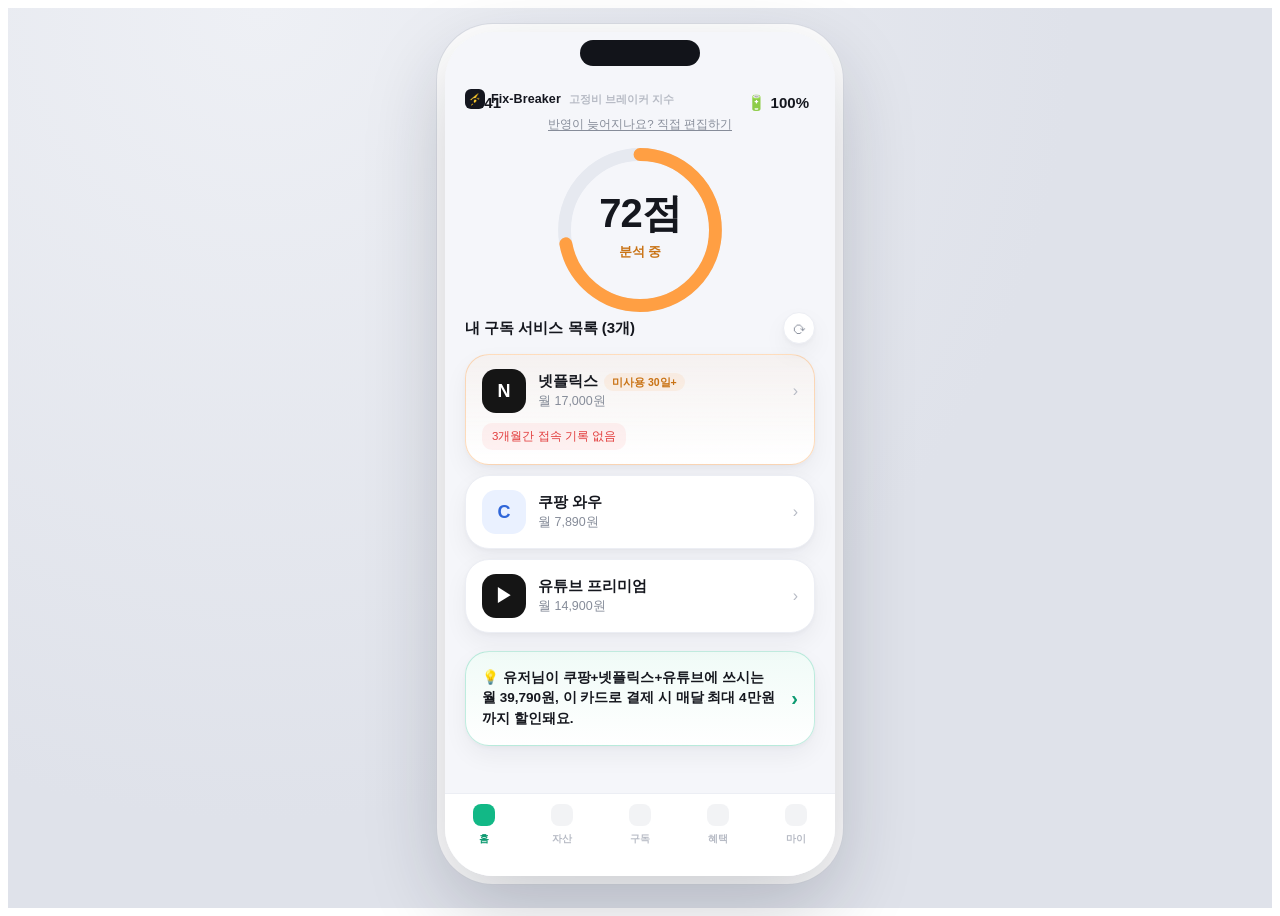
==== banksalad_screen2.html @ 7457c1d2 "commit" ====
<!doctype html>
<html lang="ko">

<head>
	<meta charset="UTF-8">
	<meta name="viewport" content="width=device-width, initial-scale=1.0">
	<title>Fix-Breaker · 화면2 대시보드</title>
	<link rel="stylesheet" href="style.css">
</head>

<body>
	<div class="stage">
		<div class="phone" id="phone">
			<div class="notch"></div>
			<div class="stack">
				<!-- ===================== SCREEN 2 ===================== -->
				<div class="screen active" id="s2">
					<div class="statusbar"><span>9:41</span><span>🔋 100%</span></div>
					<div class="screen-scroll">
						<div class="brand-row standalone">
							<div class="b-ico">⚡</div>
							<div class="b-text">Fix-Breaker</div>
							<div class="b-sub">고정비 브레이커 지수</div>
						</div>
						<div class="override-anchor" onclick="openSheet('s3')">반영이 늦어지나요? 직접 편집하기</div>
						<div class="gauge-wrap">
							<svg class="gauge-svg" viewBox="0 0 200 200">
								<circle class="gauge-track" cx="100" cy="100" r="82"></circle>
								<circle id="gaugeValue" class="gauge-value" cx="100" cy="100" r="82" stroke-dasharray="515"
									stroke-dashoffset="515" transform="rotate(-90 100 100)"></circle>
							</svg>
							<div class="gauge-center">
								<div class="gauge-score" id="gaugeScore">0점</div>
								<div class="gauge-label" id="gaugeLabel">분석 중</div>
							</div>
							<div class="waste-line" id="wasteLine">&nbsp;</div>
						</div>
						<div class="list-header">
							<h3>내 구독 서비스 목록 (3개)</h3>
							<div class="sync-btn" onclick="pullRefresh()">⟳</div>
						</div>
						<div class="sub-list">
							<div class="sub-card flagged" onclick="openSheet('s3')">
								<div class="sub-row">
									<div class="logo netflix">N</div>
									<div class="sinfo">
										<div class="sname">넷플릭스<span class="badge">미사용 30일+</span></div>
										<div class="sprice" id="netflixPrice">월 17,000원</div>
									</div>
									<div class="chev">›</div>
								</div>
								<div class="warn-note">3개월간 접속 기록 없음</div>
							</div>
							<div class="sub-card" onclick="openSheet('s3')">
								<div class="sub-row">
									<div class="logo coupang">C</div>
									<div class="sinfo">
										<div class="sname">쿠팡 와우</div>
										<div class="sprice">월 7,890원</div>
									</div>
									<div class="chev">›</div>
								</div>
							</div>
							<div class="sub-card" onclick="openSheet('s3')">
								<div class="sub-row">
									<div class="logo youtube">▶</div>
									<div class="sinfo">
										<div class="sname">유튜브 프리미엄</div>
										<div class="sprice">월 14,900원</div>
									</div>
									<div class="chev">›</div>
								</div>
							</div>
						</div>
						<div class="cross-banner" onclick="push('s5')">
							<p>💡 유저님이 쿠팡+넷플릭스+유튜브에 쓰시는 월 39,790원, 이 카드로 결제 시 매달 최대 4만원까지 할인돼요.</p>
							<div class="arrow">›</div>
						</div>
						<div class="pad-bottom"></div>
					</div>
					<div class="tabbar">
						<div class="tabitem active">
							<div class="tabdot"></div>홈
						</div>
						<div class="tabitem">
							<div class="tabdot"></div>자산
						</div>
						<div class="tabitem">
							<div class="tabdot"></div>구독
						</div>
						<div class="tabitem">
							<div class="tabdot"></div>혜택
						</div>
						<div class="tabitem">
							<div class="tabdot"></div>마이
						</div>
					</div>
				</div>
			</div>
			<!-- ===================== 화면3: 바텀시트 (개별 구독 상세/보정) ===================== -->
			<div class="overlay-dim" id="sheetOverlay">
				<div class="sheet">
					<div class="sheet-handle"></div>
					<div class="sheet-brand">
						<div class="logo netflix">N</div>
						<div class="meta">
							<div class="nm">넷플릭스</div>
							<div class="pay">매월 14일 결제 · 17,000원</div>
						</div>
					</div>
					<div class="form-block">
						<div class="form-row" style="margin-bottom:10px;">
							<div class="flbl">실제 결제 금액 직접 수정</div>
						</div>
						<div class="direct-input-wrap full"><span class="won">₩</span><input type="number" class="direct-input"
								id="realPriceInput" value="17000" oninput="updateRealPrice(this)"></div>
						<div class="direct-hint">자동으로 인식된 금액이 틀렸다면 직접 고쳐주세요</div>
					</div>
					<div class="form-block">
						<div class="form-row">
							<div class="flbl">가족과 1/N 나누어 내요</div>
							<div class="toggle" id="splitToggle" onclick="toggleSplitBody(this)"></div>
						</div>
						<div class="split-body" id="splitBody">
							<div class="lbl" style="font-size:11.5px;color:var(--text-2);margin-bottom:8px;">몇 명과 나누어 내시나요?</div>
							<input type="range" min="1" max="4" value="4" id="sheetSlider" oninput="sheetSplitUpdate(this.value)">
							<div class="count-result" id="sheetResult">4,250원</div>
							<div class="direct-row">
								<span class="direct-lbl">직접 입력</span>
								<div class="direct-input-wrap"><span class="won">₩</span><input type="number" class="direct-input"
										id="sheetDirectInput" placeholder="0" oninput="sheetDirectInputFn(this)"></div>
							</div>
						</div>
						<div class="select-row">
							<div class="flbl">실제 결제일</div>
							<select id="paySelect">
								<option>매월 14일</option>
								<option>매월 1일</option>
								<option>매월 25일</option>
							</select>
						</div>
					</div>
					<div class="form-block">
						<div class="form-row">
							<div class="flbl">다음 결제 일시중지 예약</div>
							<div class="toggle" onclick="this.classList.toggle('on')"></div>
						</div>
					</div>
					<div class="split-cta-row">
						<div class="btn ghost" onclick="saveOverride()">변경 사항 저장</div>
						<div class="btn danger-ghost" onclick="goCancelFromSheet()">해지하러 가기</div>
					</div>
				</div>
			</div>
		</div>
	</div>
	<script src="./script.js"></script>
	<script>runGaugeIntro();</script>
</body>

</html>
---- style.css ----
:root {
  --bg-app: #f5f6fa;
  --bg-card: #ffffff;
  --bg-card-2: #f1f3f7;
  --bg-card-3: #e6e9f0;
  --line: #eceef4;
  --mint: #12b886;
  --mint-dim: rgba(18, 184, 134, 0.1);
  --mint-text: #0c9a70;
  --blue: #3d7fff;
  --blue-dim: rgba(61, 127, 255, 0.08);
  --blue-text: #2f66d9;
  --warn: #ff9f43;
  --warn-dim: rgba(255, 159, 67, 0.1);
  --warn-text: #c97315;
  --alert: #ff5c5c;
  --alert-dim: rgba(255, 92, 92, 0.08);
  --alert-text: #e23c3c;
  --navy: #14161f;
  --navy-2: #20232e;
  --text-1: #15171e;
  --text-2: #868c99;
  --text-3: #b7bbc5;
  --radius-card: 24px;
  --radius-chip: 100px;
  --shadow-card: 0 2px 4px rgba(20, 22, 34, 0.03), 0 10px 24px rgba(20, 22, 34, 0.05);
  font-family: -apple-system, BlinkMacSystemFont, 'Pretendard', 'Apple SD Gothic Neo', 'Malgun Gothic', sans-serif;
}
* {
  box-sizing: border-box;
}
.stage {
  display: flex;
  justify-content: center;
  align-items: flex-start;
  padding: 24px 0;
  background: radial-gradient(circle at 20% 0%, #eef0f5 0%, #dfe2ea 60%);
  min-height: 900px;
}
.phone {
  position: relative;
  width: 390px;
  height: 844px;
  background: var(--bg-app);
  border-radius: 48px;
  overflow: hidden;
  box-shadow:
    0 30px 80px rgba(24, 26, 45, 0.22),
    0 0 0 8px #ffffff,
    0 0 0 9px #dcdfe6;
  color: var(--text-1);
}
.notch {
  position: absolute;
  top: 8px;
  left: 50%;
  transform: translateX(-50%);
  width: 120px;
  height: 26px;
  background: #12141a;
  border-radius: 20px;
  z-index: 50;
}
.statusbar {
  height: 47px;
  display: flex;
  align-items: center;
  justify-content: space-between;
  padding: 0 26px;
  font-size: 15px;
  font-weight: 600;
  position: relative;
  z-index: 45;
  color: var(--text-1);
}

.stack {
  position: absolute;
  top: 0;
  left: 0;
  right: 0;
  bottom: 0;
}
.screen {
  position: absolute;
  inset: 0;
  padding-top: 47px;
  transform: translateX(100%);
  transition: transform 0.4s cubic-bezier(0.22, 0.61, 0.36, 1);
  background: var(--bg-app);
}
.screen.active {
  transform: translateX(0);
  z-index: 10;
}
.screen.prevshift {
  transform: translateX(-30%);
  filter: brightness(0.96);
  z-index: 5;
}
.screen-scroll {
  position: absolute;
  top: 47px;
  left: 0;
  right: 0;
  bottom: 0;
  overflow-y: auto;
  -ms-overflow-style: none;
  scrollbar-width: none;
}
.screen-scroll::-webkit-scrollbar {
  display: none;
}

.tabbar {
  position: absolute;
  left: 0;
  right: 0;
  bottom: 0;
  height: 83px;
  background: var(--bg-card);
  border-top: 1px solid var(--line);
  display: flex;
  padding-top: 10px;
  z-index: 20;
}
.tabitem {
  flex: 1;
  display: flex;
  flex-direction: column;
  align-items: center;
  gap: 6px;
  font-size: 10px;
  color: var(--text-3);
  font-weight: 600;
}
.tabitem.active {
  color: var(--mint-text);
}
.tabdot {
  width: 22px;
  height: 22px;
  border-radius: 8px;
  background: currentColor;
  opacity: 0.18;
}
.tabitem.active .tabdot {
  opacity: 1;
  background: var(--mint);
}

/* generic */
.topbar {
  display: flex;
  align-items: center;
  gap: 14px;
  padding: 14px 20px 4px;
}
.back-btn {
  width: 34px;
  height: 34px;
  border-radius: 50%;
  background: var(--bg-card);
  box-shadow: var(--shadow-card);
  display: flex;
  align-items: center;
  justify-content: center;
  font-size: 17px;
  cursor: pointer;
  border: 1px solid var(--line);
  flex-shrink: 0;
}
.topbar h2 {
  font-size: 15px;
  margin: 0;
  font-weight: 800;
}
.fixed-cta {
  position: absolute;
  left: 20px;
  right: 20px;
  bottom: 16px;
  background: var(--navy);
  color: #fff;
  text-align: center;
  padding: 17px;
  border-radius: 20px;
  font-weight: 800;
  font-size: 15px;
  cursor: pointer;
  box-shadow: 0 14px 26px rgba(20, 22, 31, 0.24);
  z-index: 15;
}
.pad-bottom {
  height: 110px;
}

/* ========== SCREEN 1: 온보딩 & 소비 패턴 싱크 ========== */
.brand-row {
  display: flex;
  align-items: center;
  gap: 6px;
}
.brand-row .b-ico {
  width: 20px;
  height: 20px;
  border-radius: 6px;
  background: var(--navy);
  color: var(--mint);
  display: flex;
  align-items: center;
  justify-content: center;
  font-size: 11px;
  flex-shrink: 0;
}
.brand-row .b-text {
  font-size: 12.5px;
  font-weight: 800;
  color: var(--navy);
  letter-spacing: 0.1px;
}
.brand-row .b-sub {
  font-size: 11px;
  font-weight: 600;
  color: var(--text-3);
  margin-left: 2px;
}
.brand-row.standalone {
  padding: 10px 20px 2px;
}

.direct-row {
  display: flex;
  align-items: center;
  justify-content: space-between;
  margin-top: 10px;
  gap: 10px;
}
.direct-lbl {
  font-size: 11.5px;
  color: var(--text-2);
  font-weight: 700;
  white-space: nowrap;
}
.direct-input-wrap {
  display: flex;
  align-items: center;
  gap: 3px;
  background: var(--bg-card);
  border: 1px solid var(--line);
  border-radius: 10px;
  padding: 7px 10px;
  flex-shrink: 0;
}
.direct-input-wrap .won {
  font-size: 12.5px;
  color: var(--text-2);
  font-weight: 700;
}
.direct-input {
  border: none;
  background: transparent;
  outline: none;
  width: 88px;
  text-align: right;
  font-size: 13px;
  font-weight: 800;
  color: var(--text-1);
  font-family: inherit;
}
.direct-input::-webkit-outer-spin-button,
.direct-input::-webkit-inner-spin-button {
  -webkit-appearance: none;
  margin: 0;
}
.direct-input {
  -moz-appearance: textfield;
}
.direct-input-wrap.full {
  width: 100%;
  padding: 13px 14px;
  border-radius: 14px;
}
.direct-input-wrap.full .direct-input {
  flex: 1;
  width: auto;
  text-align: left;
  font-size: 16px;
}
.direct-hint {
  font-size: 10.5px;
  color: var(--text-3);
  margin-top: 6px;
}

#s1 .onb-top {
  display: flex;
  align-items: center;
  justify-content: space-between;
  padding: 8px 20px 0;
}
.page-indicator {
  font-size: 12.5px;
  font-weight: 700;
  color: var(--text-2);
}
.onb-spacer {
  width: 34px;
  flex-shrink: 0;
}
.onb-progress-track {
  height: 3px;
  background: var(--bg-card-3);
  margin: 10px 20px 16px;
  border-radius: 3px;
  overflow: hidden;
}
.onb-progress-fill {
  height: 100%;
  background: var(--mint);
  border-radius: 3px;
  transition: width 0.6s ease;
}
.mini-brand {
  font-size: 11.5px;
  font-weight: 800;
  color: var(--mint-text);
  margin-bottom: 8px;
  letter-spacing: 0.2px;
}

.pill-row {
  display: flex;
  gap: 8px;
  padding: 0 20px 16px;
  flex-wrap: wrap;
}
.pill-outline {
  display: inline-flex;
  align-items: center;
  gap: 6px;
  background: var(--bg-card);
  border: 1px solid var(--line);
  color: var(--text-1);
  font-size: 12.5px;
  font-weight: 700;
  padding: 8px 14px;
  border-radius: 100px;
  box-shadow: var(--shadow-card);
}
.pill-outline .dot {
  width: 6px;
  height: 6px;
  border-radius: 50%;
  background: var(--text-3);
}
.pill-mint {
  display: inline-flex;
  align-items: center;
  gap: 6px;
  background: var(--mint-dim);
  border: 1px solid rgba(18, 184, 134, 0.25);
  color: var(--mint-text);
  font-size: 12.5px;
  font-weight: 800;
  padding: 8px 14px;
  border-radius: 100px;
}

.bento {
  display: grid;
  grid-template-columns: 1fr 1fr 1fr;
  gap: 10px;
  padding: 2px 20px 20px;
}
.bento-tile {
  position: relative;
  background: var(--bg-card);
  border: 1px solid var(--line);
  border-radius: 20px;
  box-shadow: var(--shadow-card);
  padding: 14px;
  display: flex;
  flex-direction: column;
  cursor: pointer;
  transition:
    background 0.2s,
    border-color 0.2s;
}
.bento-tile .check {
  display: none;
  position: absolute;
  top: 11px;
  right: 11px;
  width: 20px;
  height: 20px;
  border-radius: 50%;
  background: var(--mint);
  color: #fff;
  align-items: center;
  justify-content: center;
  font-size: 11px;
}
.bento-tile.on .check {
  display: flex;
}
.bento-tile.on {
  background: var(--navy);
  border-color: var(--navy);
}
.bento-tile.on .t-label {
  color: #fff;
}
.bento-tile.on .t-count-pill {
  background: rgba(255, 255, 255, 0.16);
  color: #fff;
}
.bento-tile.on .t-sub {
  color: rgba(255, 255, 255, 0.72);
}
.tile-all {
  /* grid-row: span 3; */
  justify-content: flex-end;
}
.tile-all .t-label {
  font-size: 15.5px;
  margin-bottom: 10px;
}
.t-icon {
  font-size: 19px;
  margin-bottom: 10px;
}
.t-label {
  font-size: 13px;
  font-weight: 800;
  color: var(--text-1);
  margin-bottom: 6px;
}
.t-count-pill {
  display: inline-block;
  align-self: flex-start;
  font-size: 10.5px;
  font-weight: 800;
  padding: 3px 9px;
  border-radius: 100px;
  background: var(--mint-dim);
  color: var(--mint-text);
  margin-bottom: 4px;
}
.t-count-pill.dark {
  background: rgba(255, 255, 255, 0.14);
  color: #fff;
}
.t-sub {
  font-size: 11px;
  color: var(--text-2);
  font-weight: 700;
  margin-top: auto;
}
.dot-alert {
  position: absolute;
  top: 12px;
  right: 36px;
  width: 7px;
  height: 7px;
  border-radius: 50%;
  background: var(--alert);
}
.tile-total {
  grid-column: 1 / -1;
  background: linear-gradient(120deg, var(--mint), #0aa476);
  border: none;
  color: #fff;
  cursor: default;
}
.tile-total .t-total-label {
  font-size: 12px;
  font-weight: 700;
  opacity: 0.88;
  margin-bottom: 4px;
}
.tile-total .t-total-val {
  font-size: 21px;
  font-weight: 800;
  margin-bottom: 2px;
}
.tile-total .t-total-sub {
  font-size: 11px;
  opacity: 0.85;
  font-weight: 700;
}

.sname-row {
  display: flex;
  align-items: center;
  gap: 6px;
  margin-bottom: 3px;
}
.sname-row .sname {
  font-size: 14.5px;
  font-weight: 800;
  color: var(--text-1);
}
.ppl-tag {
  font-size: 10px;
  font-weight: 700;
  color: var(--text-2);
  background: var(--bg-card-2);
  padding: 2px 7px;
  border-radius: 100px;
}
.pay-compare {
  font-size: 12px;
  color: var(--text-2);
  display: flex;
  align-items: center;
  gap: 5px;
  flex-wrap: wrap;
}
.pay-compare b {
  color: var(--text-1);
  font-weight: 800;
}
.pay-compare b.share {
  color: var(--mint-text);
}
.arrow-mini {
  color: var(--text-3);
  font-size: 11px;
}
#s1 .head {
  padding: 16px 24px 6px;
}
#s1 .head h1 {
  font-size: 22px;
  line-height: 1.42;
  margin: 0 0 14px;
  font-weight: 800;
  color: var(--text-1);
  letter-spacing: -0.3px;
}
#s1 .head h1 .name {
  color: var(--text-1);
}
#s1 .head h1 .accent {
  color: var(--mint-text);
}

.summary-pill {
  display: inline-flex;
  align-items: center;
  gap: 8px;
  background: var(--mint-dim);
  border: 1px solid rgba(18, 184, 134, 0.22);
  color: var(--mint-text);
  font-size: 13px;
  font-weight: 700;
  padding: 9px 16px;
  border-radius: var(--radius-chip);
  margin: 2px 24px 16px;
}
.summary-pill .dot {
  width: 7px;
  height: 7px;
  border-radius: 50%;
  background: var(--mint);
  flex-shrink: 0;
}

.cat-tabs {
  display: flex;
  gap: 8px;
  padding: 0 24px 16px;
  overflow-x: auto;
  -ms-overflow-style: none;
  scrollbar-width: none;
}
.cat-tabs::-webkit-scrollbar {
  display: none;
}
.cat-tab {
  flex-shrink: 0;
  font-size: 13px;
  font-weight: 700;
  color: var(--text-2);
  padding: 8px 14px;
  border-radius: var(--radius-chip);
  background: var(--bg-card-2);
  white-space: nowrap;
  cursor: pointer;
  transition: all 0.2s;
}
.cat-tab.on {
  background: var(--navy);
  color: #fff;
}

.progress-track {
  height: 6px;
  border-radius: 6px;
  background: var(--bg-card-3);
  overflow: hidden;
  margin: 0 24px;
  width: calc(100% - 48px);
}
.progress-fill {
  height: 100%;
  width: 38%;
  background: linear-gradient(90deg, var(--blue), var(--mint));
  border-radius: 6px;
  transition: width 1.2s ease;
}
.progress-note {
  margin: 8px 24px 0;
  font-size: 12px;
  color: var(--text-2);
}

.sync-list {
  padding: 18px 20px 0;
  display: flex;
  flex-direction: column;
  gap: 10px;
}
.sync-card {
  position: relative;
  background: var(--bg-card);
  border: 1px solid var(--line);
  border-radius: var(--radius-card);
  box-shadow: var(--shadow-card);
  padding: 14px 16px;
  display: flex;
  align-items: center;
  gap: 12px;
  overflow: hidden;
  flex-wrap: wrap;
  transition:
    transform 0.35s ease,
    opacity 0.35s ease,
    max-height 0.35s ease,
    margin 0.35s ease,
    padding 0.35s ease;
  touch-action: pan-y;
}
.sync-card.dragging {
  transition: none;
}
.sync-card.removed {
  transform: translateX(-120%);
  opacity: 0;
  max-height: 0;
  margin: 0;
  padding-top: 0;
  padding-bottom: 0;
  border-width: 0;
  box-shadow: none;
}
.logo {
  width: 44px;
  height: 44px;
  border-radius: 14px;
  display: flex;
  align-items: center;
  justify-content: center;
  font-size: 18px;
  flex-shrink: 0;
  font-weight: 800;
}
.logo.netflix {
  background: #151515;
  color: #fff;
}
.logo.coupang {
  background: #eaf1ff;
  color: #2f66d9;
}
.logo.youtube {
  background: #151515;
  color: #fff;
}
.logo.gym {
  background: #e9fbf1;
  color: #19a972;
}
.sinfo {
  flex: 1;
  min-width: 0;
}
.sname {
  font-size: 14.5px;
  font-weight: 700;
  color: var(--text-1);
}
.sprice {
  font-size: 12.5px;
  color: var(--text-2);
  margin-top: 2px;
}
.sactions {
  display: flex;
  align-items: center;
  gap: 6px;
  flex-shrink: 0;
}
.chip {
  font-size: 12px;
  font-weight: 700;
  color: var(--mint-text);
  background: var(--mint-dim);
  border: 1px solid rgba(18, 184, 134, 0.2);
  padding: 7px 12px;
  border-radius: var(--radius-chip);
  white-space: nowrap;
  cursor: pointer;
  display: flex;
  align-items: center;
  gap: 4px;
}
.chip .cico {
  font-size: 11px;
}
.chip .cchev {
  font-size: 12px;
  margin-left: 1px;
  opacity: 0.7;
}
.split-track {
  margin-top: 12px;
  padding-top: 12px;
  border-top: 1px dashed var(--line);
  display: none;
  width: 100%;
}
.split-track.show {
  display: block;
}
.split-track .lbl {
  font-size: 11.5px;
  color: var(--text-2);
  margin-bottom: 8px;
}
.split-track input[type='range'] {
  width: 100%;
}
.split-track .out {
  text-align: right;
  font-size: 12.5px;
  font-weight: 800;
  color: var(--mint-text);
  margin-top: 4px;
}
.swipe-hint {
  text-align: center;
  color: var(--text-3);
  font-size: 11.5px;
  margin-top: 14px;
  padding: 0 24px;
}

/* ========== SCREEN 2: 메인 대시보드 ========== */
#s2 .override-anchor {
  text-align: center;
  font-size: 11.5px;
  color: var(--text-2);
  padding: 6px 20px 0;
  text-decoration: underline;
  text-underline-offset: 2px;
  cursor: pointer;
}
.gauge-wrap {
  display: flex;
  flex-direction: column;
  align-items: center;
  padding: 6px 20px 18px;
}
.gauge-svg {
  width: 184px;
  height: 184px;
}
.gauge-track {
  fill: none;
  stroke: var(--bg-card-3);
  stroke-width: 14;
}
.gauge-value {
  fill: none;
  stroke: var(--warn);
  stroke-width: 14;
  stroke-linecap: round;
  transition: stroke 0.6s ease;
}
.gauge-center {
  position: relative;
  margin-top: -136px;
  text-align: center;
}
.gauge-score {
  font-size: 40px;
  font-weight: 800;
  letter-spacing: -1px;
  color: var(--text-1);
}
.gauge-label {
  font-size: 13px;
  font-weight: 700;
  color: var(--warn-text);
  margin-top: 2px;
}
.waste-line {
  margin-top: 12px;
  font-size: 15px;
  font-weight: 700;
  color: var(--text-1);
}
.waste-line b {
  color: var(--alert-text);
  font-weight: 800;
}

.list-header {
  display: flex;
  align-items: center;
  justify-content: space-between;
  padding: 4px 20px 10px;
}
.list-header h3 {
  font-size: 15px;
  font-weight: 800;
  margin: 0;
  color: var(--text-1);
}
.sync-btn {
  width: 32px;
  height: 32px;
  border-radius: 50%;
  background: var(--bg-card);
  box-shadow: var(--shadow-card);
  display: flex;
  align-items: center;
  justify-content: center;
  color: var(--text-2);
  font-size: 15px;
  cursor: pointer;
  border: 1px solid var(--line);
}
.sub-list {
  padding: 0 20px;
  display: flex;
  flex-direction: column;
  gap: 10px;
}
.sub-card {
  background: var(--bg-card);
  border: 1px solid var(--line);
  border-radius: var(--radius-card);
  box-shadow: var(--shadow-card);
  padding: 14px 16px;
  cursor: pointer;
}
.sub-card.flagged {
  border-color: rgba(255, 159, 67, 0.35);
  background: linear-gradient(180deg, rgba(255, 159, 67, 0.05), var(--bg-card));
}
.sub-row {
  display: flex;
  align-items: center;
  gap: 12px;
}
.badge {
  font-size: 10.5px;
  font-weight: 800;
  color: var(--warn-text);
  background: var(--warn-dim);
  padding: 3px 8px;
  border-radius: 100px;
  margin-left: 6px;
}
.chev {
  color: var(--text-3);
  font-size: 16px;
  margin-left: 4px;
}
.warn-note {
  margin-top: 10px;
  font-size: 11.5px;
  color: var(--alert-text);
  background: var(--alert-dim);
  border-radius: 10px;
  padding: 6px 10px;
  display: inline-block;
}

.cross-banner {
  margin: 18px 20px 8px;
  background: linear-gradient(180deg, #f0fbf7, var(--bg-card));
  border: 1px solid rgba(18, 184, 134, 0.25);
  box-shadow: var(--shadow-card);
  border-radius: var(--radius-card);
  padding: 16px;
  display: flex;
  align-items: center;
  gap: 10px;
  cursor: pointer;
}
.cross-banner p {
  margin: 0;
  font-size: 13.5px;
  line-height: 1.5;
  font-weight: 600;
  flex: 1;
  color: var(--text-1);
}
.cross-banner .arrow {
  color: var(--mint-text);
  font-size: 20px;
  font-weight: 800;
}

/* ========== BOTTOM SHEET: 화면3 ========== */
.overlay-dim {
  position: absolute;
  inset: 0;
  background: rgba(20, 22, 32, 0.35);
  display: flex;
  align-items: flex-end;
  justify-content: center;
  opacity: 0;
  pointer-events: none;
  transition: opacity 0.25s;
  z-index: 40;
}
.overlay-dim.show {
  opacity: 1;
  pointer-events: auto;
}
.sheet {
  width: 100%;
  max-height: 82%;
  overflow-y: auto;
  background: var(--bg-card);
  border-radius: 28px 28px 0 0;
  padding: 20px 22px 26px;
  transform: translateY(100%);
  transition: transform 0.38s cubic-bezier(0.22, 0.61, 0.36, 1);
  box-shadow: 0 -12px 40px rgba(24, 26, 45, 0.14);
}
.overlay-dim.show .sheet {
  transform: translateY(0);
}
.sheet-handle {
  width: 36px;
  height: 4px;
  border-radius: 4px;
  background: var(--bg-card-3);
  margin: 0 auto 16px;
}
.sheet-brand {
  display: flex;
  align-items: center;
  gap: 12px;
  margin-bottom: 18px;
}
.sheet-brand .meta .nm {
  font-size: 16px;
  font-weight: 800;
  color: var(--text-1);
}
.sheet-brand .meta .pay {
  font-size: 12.5px;
  color: var(--text-2);
  margin-top: 2px;
}
.form-block {
  background: var(--bg-card-2);
  border-radius: 18px;
  padding: 16px;
  margin-bottom: 12px;
}
.form-row {
  display: flex;
  align-items: center;
  justify-content: space-between;
}
.form-row .flbl {
  font-size: 13.5px;
  font-weight: 700;
  color: var(--text-1);
}
.toggle {
  width: 40px;
  height: 24px;
  border-radius: 100px;
  background: var(--bg-card-3);
  border: 1px solid var(--line);
  position: relative;
  flex-shrink: 0;
  cursor: pointer;
}
.toggle::after {
  content: '';
  position: absolute;
  top: 2px;
  left: 2px;
  width: 18px;
  height: 18px;
  border-radius: 50%;
  background: #fff;
  box-shadow: 0 1px 3px rgba(0, 0, 0, 0.2);
  transition: all 0.2s;
}
.toggle.on {
  background: var(--mint-dim);
  border-color: rgba(18, 184, 134, 0.35);
}
.toggle.on::after {
  left: 18px;
  background: var(--mint);
}
.split-body {
  display: none;
  margin-top: 14px;
  padding-top: 14px;
  border-top: 1px dashed var(--line);
}
.split-body.show {
  display: block;
}
.count-result {
  text-align: center;
  margin-top: 10px;
  font-size: 18px;
  font-weight: 800;
  color: var(--mint-text);
}
.select-row {
  display: flex;
  align-items: center;
  justify-content: space-between;
  margin-top: 12px;
  padding-top: 12px;
  border-top: 1px solid var(--line);
}
select {
  background: var(--bg-card);
  color: var(--text-1);
  border: 1px solid var(--line);
  border-radius: 10px;
  padding: 8px 10px;
  font-size: 13px;
  font-weight: 700;
}
.split-cta-row {
  display: flex;
  gap: 10px;
  margin-top: 6px;
}
.btn {
  flex: 1;
  text-align: center;
  padding: 14px;
  border-radius: 16px;
  font-weight: 800;
  font-size: 14px;
  cursor: pointer;
}
.btn.primary {
  background: var(--navy);
  color: #fff;
}
.btn.ghost {
  background: var(--bg-card-2);
  color: var(--text-1);
  border: 1px solid var(--line);
}
.btn.danger-ghost {
  background: var(--alert-dim);
  color: var(--alert-text);
  border: 1px solid rgba(255, 92, 92, 0.25);
}

/* ========== SCREEN 4: 스마트 해지 가이드 ========== */
.cancel-hero {
  padding: 14px 20px 6px;
}
.cancel-hero h2 {
  font-size: 18px;
  font-weight: 800;
  margin: 0 0 4px;
  color: var(--text-1);
}
.cancel-hero p {
  font-size: 12.5px;
  color: var(--text-2);
  margin: 0;
}
.timeline {
  display: flex;
  align-items: center;
  padding: 22px 18px 8px;
}
.tl-step {
  flex: 1;
  display: flex;
  flex-direction: column;
  align-items: center;
  text-align: center;
}
.tl-dot {
  width: 34px;
  height: 34px;
  border-radius: 50%;
  background: var(--bg-card);
  border: 2px solid var(--line);
  display: flex;
  align-items: center;
  justify-content: center;
  font-size: 14px;
  font-weight: 800;
  color: var(--text-2);
  box-shadow: var(--shadow-card);
}
.tl-step.done .tl-dot {
  background: var(--mint);
  border-color: var(--mint);
  color: #fff;
}
.tl-label {
  font-size: 11px;
  margin-top: 8px;
  color: var(--text-2);
  font-weight: 700;
  line-height: 1.3;
}
.tl-line {
  flex: 0.6;
  height: 2px;
  background: var(--line);
  margin-bottom: 26px;
}

.outlink-card {
  margin: 18px 20px;
  background: var(--bg-card);
  border: 1px solid var(--line);
  box-shadow: var(--shadow-card);
  border-radius: var(--radius-card);
  padding: 20px;
  text-align: center;
}
.outlink-card .svc {
  font-size: 14px;
  color: var(--text-2);
  margin-bottom: 6px;
}
.outlink-card .big-btn {
  margin-top: 14px;
  background: var(--blue);
  color: #fff;
  padding: 15px;
  border-radius: 16px;
  font-weight: 800;
  font-size: 14.5px;
  cursor: pointer;
}
.clip-row {
  margin-top: 14px;
  display: flex;
  align-items: center;
  justify-content: space-between;
  background: var(--bg-card-2);
  border-radius: 14px;
  padding: 10px 12px;
}
.clip-row span {
  font-size: 13px;
  font-weight: 700;
  color: var(--text-1);
}
.clip-btn {
  font-size: 11.5px;
  font-weight: 800;
  color: var(--mint-text);
  background: var(--mint-dim);
  padding: 6px 10px;
  border-radius: 100px;
  cursor: pointer;
}

.confirm-block {
  margin: 8px 20px;
  background: var(--bg-card);
  border: 1px solid var(--line);
  box-shadow: var(--shadow-card);
  border-radius: var(--radius-card);
  padding: 18px;
  text-align: center;
}
.confirm-block p {
  font-size: 13.5px;
  font-weight: 700;
  margin: 0 0 12px;
  color: var(--text-1);
}
.done-btn {
  background: var(--navy);
  color: #fff;
  padding: 15px;
  border-radius: 16px;
  font-weight: 800;
  font-size: 15px;
  cursor: pointer;
}

.confetti-layer {
  position: absolute;
  inset: 0;
  pointer-events: none;
  overflow: hidden;
  z-index: 60;
}
.confetti-piece {
  position: absolute;
  top: -10px;
  width: 8px;
  height: 14px;
  opacity: 0.9;
  border-radius: 2px;
  animation: fall 1.6s ease-in forwards;
}
@keyframes fall {
  to {
    transform: translateY(900px) rotate(540deg);
    opacity: 0;
  }
}

.celebrate-overlay {
  position: absolute;
  inset: 0;
  display: flex;
  align-items: center;
  justify-content: center;
  background: rgba(20, 22, 32, 0.35);
  opacity: 0;
  pointer-events: none;
  transition: opacity 0.25s;
  z-index: 55;
}
.celebrate-overlay.show {
  opacity: 1;
  pointer-events: auto;
}
.celebrate {
  width: 280px;
  background: var(--bg-card);
  border-radius: 26px;
  padding: 30px 24px 24px;
  text-align: center;
  box-shadow: 0 24px 60px rgba(24, 26, 45, 0.25);
  transform: scale(0.85);
  transition: transform 0.3s cubic-bezier(0.34, 1.56, 0.64, 1);
}
.celebrate-overlay.show .celebrate {
  transform: scale(1);
}
.celebrate .emoji {
  font-size: 42px;
  margin-bottom: 8px;
}
.celebrate h4 {
  font-size: 17px;
  margin: 0 0 6px;
  font-weight: 800;
  color: var(--mint-text);
}
.celebrate .stat {
  font-size: 20px;
  font-weight: 800;
  margin: 6px 0 4px;
  color: var(--text-1);
}
.celebrate p.sub {
  font-size: 12.5px;
  color: var(--text-2);
  margin: 0 0 18px;
}
.celebrate .close-btn {
  background: var(--navy);
  color: #fff;
  padding: 13px;
  border-radius: 14px;
  font-weight: 800;
  font-size: 14px;
  cursor: pointer;
}

/* ========== SCREEN 5: 고정비 절감 솔루션 ========== */
.hero-compare {
  margin: 14px 20px 0;
  background: var(--bg-card);
  border: 1px solid var(--line);
  box-shadow: var(--shadow-card);
  border-radius: var(--radius-card);
  padding: 20px;
}
.hero-compare .row {
  display: flex;
  align-items: center;
  justify-content: space-between;
}
.hero-compare .from {
  text-align: center;
}
.hero-compare .from .lbl {
  font-size: 11px;
  color: var(--text-2);
  margin-bottom: 4px;
}
.hero-compare .from .val {
  font-size: 16px;
  font-weight: 800;
  color: var(--alert-text);
  text-decoration: line-through;
  text-decoration-color: rgba(226, 60, 60, 0.4);
}
.hero-compare .to .val {
  font-size: 19px;
  font-weight: 800;
  color: var(--mint-text);
}
.hero-compare .arrow-mid {
  font-size: 20px;
  color: var(--text-3);
}
.save-strip {
  margin-top: 14px;
  text-align: center;
  background: var(--mint-dim);
  border: 1px solid rgba(18, 184, 134, 0.25);
  border-radius: 14px;
  padding: 10px;
  font-size: 13.5px;
  font-weight: 800;
  color: var(--mint-text);
}

.match-section {
  padding: 20px 20px 4px;
}
.match-section h3 {
  font-size: 14.5px;
  font-weight: 800;
  margin: 0 0 4px;
  color: var(--text-1);
}
.match-section .sub {
  font-size: 12px;
  color: var(--text-2);
  margin: 0 0 14px;
}
.match-rate-box {
  display: flex;
  align-items: center;
  gap: 16px;
  background: var(--bg-card);
  border: 1px solid var(--line);
  box-shadow: var(--shadow-card);
  border-radius: var(--radius-card);
  padding: 16px;
  margin-bottom: 14px;
}
.dotgrid {
  display: grid;
  grid-template-columns: repeat(10, 6px);
  grid-gap: 3px;
  width: 87px;
  flex-shrink: 0;
}
.dot {
  width: 6px;
  height: 6px;
  border-radius: 50%;
  background: var(--bg-card-3);
}
.dot.filled {
  background: var(--mint);
}
.match-rate-box .rtxt {
  flex: 1;
}
.match-rate-box .rtxt .pct {
  font-size: 24px;
  font-weight: 800;
  color: var(--mint-text);
}
.match-rate-box .rtxt .desc {
  font-size: 12px;
  color: var(--text-2);
  margin-top: 2px;
}

.match-table {
  display: flex;
  flex-direction: column;
  gap: 8px;
}
.match-row {
  display: flex;
  align-items: center;
  gap: 10px;
  background: var(--bg-card);
  border: 1px solid var(--line);
  box-shadow: var(--shadow-card);
  border-radius: 16px;
  padding: 11px 14px;
}
.match-row .logo {
  width: 34px;
  height: 34px;
  border-radius: 11px;
  font-size: 14px;
}
.match-row .mname {
  font-size: 13px;
  font-weight: 700;
  flex: 1;
  color: var(--text-1);
}
.match-row .link-ico {
  color: var(--text-3);
  font-size: 13px;
}
.match-row .mbenefit {
  font-size: 12px;
  font-weight: 800;
  color: var(--mint-text);
  text-align: right;
}

.float-save {
  position: absolute;
  right: 16px;
  bottom: 100px;
  background: var(--bg-card);
  border: 1px solid rgba(18, 184, 134, 0.3);
  border-radius: 14px;
  padding: 10px 12px;
  font-size: 11.5px;
  font-weight: 800;
  color: var(--mint-text);
  box-shadow: 0 10px 24px rgba(24, 26, 45, 0.14);
  z-index: 18;
  opacity: 0;
  transform: translateY(8px);
  transition: all 0.25s;
}
.float-save.show {
  opacity: 1;
  transform: translateY(0);
}

.hint {
  text-align: center;
  color: var(--text-3);
  font-size: 11.5px;
  margin-top: 16px;
  padding: 0 24px 4px;
  line-height: 1.6;
}
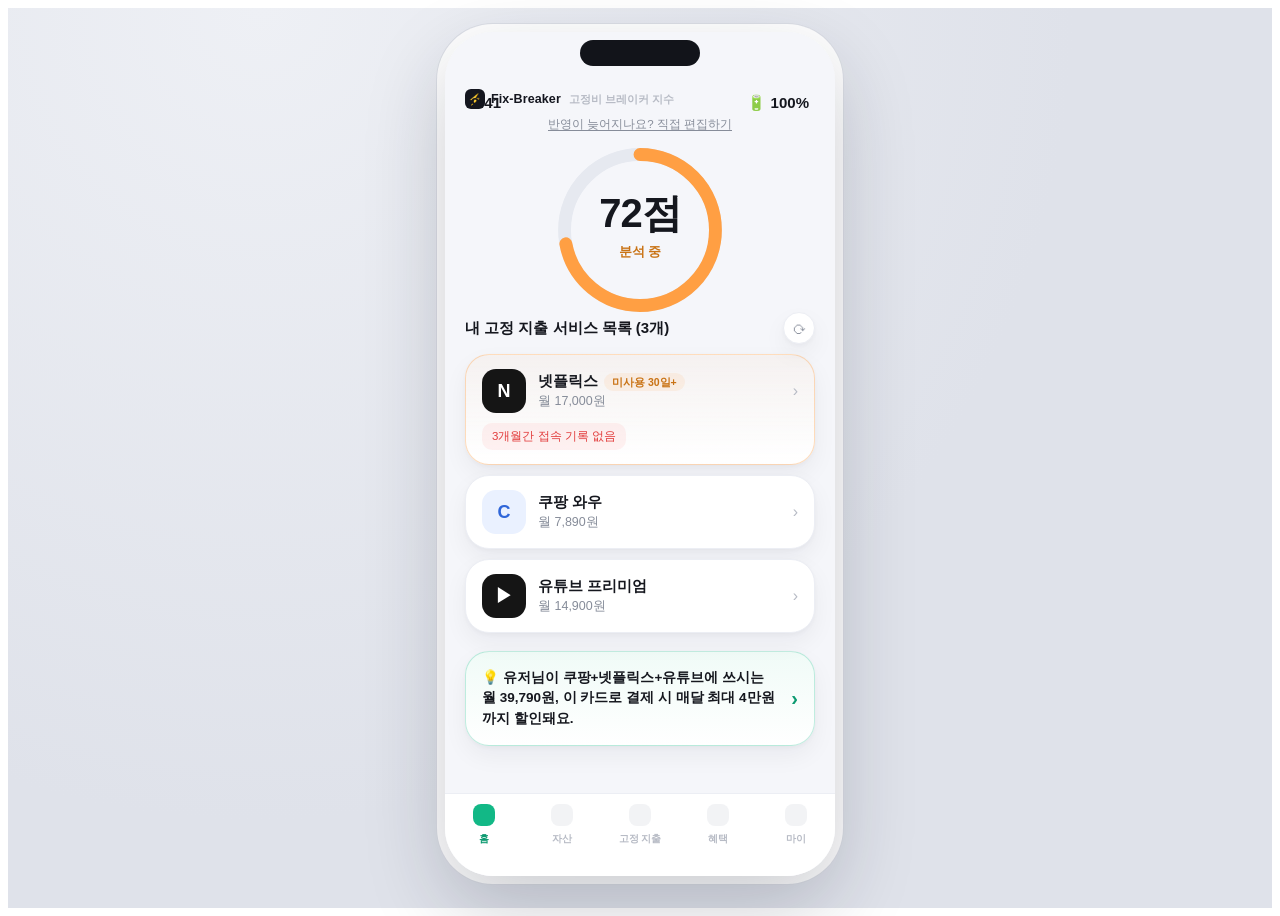
==== commit 08b6307b: "변경사항 COMMIT" ====
--- a/banksalad_screen2.html
+++ b/banksalad_screen2.html
@@ -36,7 +36,7 @@
 							<div class="waste-line" id="wasteLine">&nbsp;</div>
 						</div>
 						<div class="list-header">
-							<h3>내 구독 서비스 목록 (3개)</h3>
+							<h3>내 고정 지출 서비스 목록 (3개)</h3>
 							<div class="sync-btn" onclick="pullRefresh()">⟳</div>
 						</div>
 						<div class="sub-list">
@@ -72,10 +72,10 @@
 								</div>
 							</div>
 						</div>
-						<div class="cross-banner" onclick="push('s5')">
+						<a class="cross-banner" href="banksalad_screen5.html">
 							<p>💡 유저님이 쿠팡+넷플릭스+유튜브에 쓰시는 월 39,790원, 이 카드로 결제 시 매달 최대 4만원까지 할인돼요.</p>
 							<div class="arrow">›</div>
-						</div>
+						</a>
 						<div class="pad-bottom"></div>
 					</div>
 					<div class="tabbar">
@@ -86,7 +86,7 @@
 							<div class="tabdot"></div>자산
 						</div>
 						<div class="tabitem">
-							<div class="tabdot"></div>구독
+							<div class="tabdot"></div>고정 지출
 						</div>
 						<div class="tabitem">
 							<div class="tabdot"></div>혜택
@@ -97,7 +97,7 @@
 					</div>
 				</div>
 			</div>
-			<!-- ===================== 화면3: 바텀시트 (개별 구독 상세/보정) ===================== -->
+			<!-- ===================== 화면3: 바텀시트 (개별 고정 지출 상세/보정) ===================== -->
 			<div class="overlay-dim" id="sheetOverlay">
 				<div class="sheet">
 					<div class="sheet-handle"></div>
@@ -148,7 +148,7 @@
 					</div>
 					<div class="split-cta-row">
 						<div class="btn ghost" onclick="saveOverride()">변경 사항 저장</div>
-						<div class="btn danger-ghost" onclick="goCancelFromSheet()">해지하러 가기</div>
+						<div class="btn danger-ghost" onclick="location.href='banksalad_screen4.html'">해지하러 가기</div>
 					</div>
 				</div>
 			</div>
--- a/style.css
+++ b/style.css
@@ -1,1469 +1 @@
-:root {
-  --bg-app: #f5f6fa;
-  --bg-card: #ffffff;
-  --bg-card-2: #f1f3f7;
-  --bg-card-3: #e6e9f0;
-  --line: #eceef4;
-  --mint: #12b886;
-  --mint-dim: rgba(18, 184, 134, 0.1);
-  --mint-text: #0c9a70;
-  --blue: #3d7fff;
-  --blue-dim: rgba(61, 127, 255, 0.08);
-  --blue-text: #2f66d9;
-  --warn: #ff9f43;
-  --warn-dim: rgba(255, 159, 67, 0.1);
-  --warn-text: #c97315;
-  --alert: #ff5c5c;
-  --alert-dim: rgba(255, 92, 92, 0.08);
-  --alert-text: #e23c3c;
-  --navy: #14161f;
-  --navy-2: #20232e;
-  --text-1: #15171e;
-  --text-2: #868c99;
-  --text-3: #b7bbc5;
-  --radius-card: 24px;
-  --radius-chip: 100px;
-  --shadow-card: 0 2px 4px rgba(20, 22, 34, 0.03), 0 10px 24px rgba(20, 22, 34, 0.05);
-  font-family: -apple-system, BlinkMacSystemFont, 'Pretendard', 'Apple SD Gothic Neo', 'Malgun Gothic', sans-serif;
-}
-* {
-  box-sizing: border-box;
-}
-.stage {
-  display: flex;
-  justify-content: center;
-  align-items: flex-start;
-  padding: 24px 0;
-  background: radial-gradient(circle at 20% 0%, #eef0f5 0%, #dfe2ea 60%);
-  min-height: 900px;
-}
-.phone {
-  position: relative;
-  width: 390px;
-  height: 844px;
-  background: var(--bg-app);
-  border-radius: 48px;
-  overflow: hidden;
-  box-shadow:
-    0 30px 80px rgba(24, 26, 45, 0.22),
-    0 0 0 8px #ffffff,
-    0 0 0 9px #dcdfe6;
-  color: var(--text-1);
-}
-.notch {
-  position: absolute;
-  top: 8px;
-  left: 50%;
-  transform: translateX(-50%);
-  width: 120px;
-  height: 26px;
-  background: #12141a;
-  border-radius: 20px;
-  z-index: 50;
-}
-.statusbar {
-  height: 47px;
-  display: flex;
-  align-items: center;
-  justify-content: space-between;
-  padding: 0 26px;
-  font-size: 15px;
-  font-weight: 600;
-  position: relative;
-  z-index: 45;
-  color: var(--text-1);
-}
-
-.stack {
-  position: absolute;
-  top: 0;
-  left: 0;
-  right: 0;
-  bottom: 0;
-}
-.screen {
-  position: absolute;
-  inset: 0;
-  padding-top: 47px;
-  transform: translateX(100%);
-  transition: transform 0.4s cubic-bezier(0.22, 0.61, 0.36, 1);
-  background: var(--bg-app);
-}
-.screen.active {
-  transform: translateX(0);
-  z-index: 10;
-}
-.screen.prevshift {
-  transform: translateX(-30%);
-  filter: brightness(0.96);
-  z-index: 5;
-}
-.screen-scroll {
-  position: absolute;
-  top: 47px;
-  left: 0;
-  right: 0;
-  bottom: 0;
-  overflow-y: auto;
-  -ms-overflow-style: none;
-  scrollbar-width: none;
-}
-.screen-scroll::-webkit-scrollbar {
-  display: none;
-}
-
-.tabbar {
-  position: absolute;
-  left: 0;
-  right: 0;
-  bottom: 0;
-  height: 83px;
-  background: var(--bg-card);
-  border-top: 1px solid var(--line);
-  display: flex;
-  padding-top: 10px;
-  z-index: 20;
-}
-.tabitem {
-  flex: 1;
-  display: flex;
-  flex-direction: column;
-  align-items: center;
-  gap: 6px;
-  font-size: 10px;
-  color: var(--text-3);
-  font-weight: 600;
-}
-.tabitem.active {
-  color: var(--mint-text);
-}
-.tabdot {
-  width: 22px;
-  height: 22px;
-  border-radius: 8px;
-  background: currentColor;
-  opacity: 0.18;
-}
-.tabitem.active .tabdot {
-  opacity: 1;
-  background: var(--mint);
-}
-
-/* generic */
-.topbar {
-  display: flex;
-  align-items: center;
-  gap: 14px;
-  padding: 14px 20px 4px;
-}
-.back-btn {
-  width: 34px;
-  height: 34px;
-  border-radius: 50%;
-  background: var(--bg-card);
-  box-shadow: var(--shadow-card);
-  display: flex;
-  align-items: center;
-  justify-content: center;
-  font-size: 17px;
-  cursor: pointer;
-  border: 1px solid var(--line);
-  flex-shrink: 0;
-}
-.topbar h2 {
-  font-size: 15px;
-  margin: 0;
-  font-weight: 800;
-}
-.fixed-cta {
-  position: absolute;
-  left: 20px;
-  right: 20px;
-  bottom: 16px;
-  background: var(--navy);
-  color: #fff;
-  text-align: center;
-  padding: 17px;
-  border-radius: 20px;
-  font-weight: 800;
-  font-size: 15px;
-  cursor: pointer;
-  box-shadow: 0 14px 26px rgba(20, 22, 31, 0.24);
-  z-index: 15;
-}
-.pad-bottom {
-  height: 110px;
-}
-
-/* ========== SCREEN 1: 온보딩 & 소비 패턴 싱크 ========== */
-.brand-row {
-  display: flex;
-  align-items: center;
-  gap: 6px;
-}
-.brand-row .b-ico {
-  width: 20px;
-  height: 20px;
-  border-radius: 6px;
-  background: var(--navy);
-  color: var(--mint);
-  display: flex;
-  align-items: center;
-  justify-content: center;
-  font-size: 11px;
-  flex-shrink: 0;
-}
-.brand-row .b-text {
-  font-size: 12.5px;
-  font-weight: 800;
-  color: var(--navy);
-  letter-spacing: 0.1px;
-}
-.brand-row .b-sub {
-  font-size: 11px;
-  font-weight: 600;
-  color: var(--text-3);
-  margin-left: 2px;
-}
-.brand-row.standalone {
-  padding: 10px 20px 2px;
-}
-
-.direct-row {
-  display: flex;
-  align-items: center;
-  justify-content: space-between;
-  margin-top: 10px;
-  gap: 10px;
-}
-.direct-lbl {
-  font-size: 11.5px;
-  color: var(--text-2);
-  font-weight: 700;
-  white-space: nowrap;
-}
-.direct-input-wrap {
-  display: flex;
-  align-items: center;
-  gap: 3px;
-  background: var(--bg-card);
-  border: 1px solid var(--line);
-  border-radius: 10px;
-  padding: 7px 10px;
-  flex-shrink: 0;
-}
-.direct-input-wrap .won {
-  font-size: 12.5px;
-  color: var(--text-2);
-  font-weight: 700;
-}
-.direct-input {
-  border: none;
-  background: transparent;
-  outline: none;
-  width: 88px;
-  text-align: right;
-  font-size: 13px;
-  font-weight: 800;
-  color: var(--text-1);
-  font-family: inherit;
-}
-.direct-input::-webkit-outer-spin-button,
-.direct-input::-webkit-inner-spin-button {
-  -webkit-appearance: none;
-  margin: 0;
-}
-.direct-input {
-  -moz-appearance: textfield;
-}
-.direct-input-wrap.full {
-  width: 100%;
-  padding: 13px 14px;
-  border-radius: 14px;
-}
-.direct-input-wrap.full .direct-input {
-  flex: 1;
-  width: auto;
-  text-align: left;
-  font-size: 16px;
-}
-.direct-hint {
-  font-size: 10.5px;
-  color: var(--text-3);
-  margin-top: 6px;
-}
-
-#s1 .onb-top {
-  display: flex;
-  align-items: center;
-  justify-content: space-between;
-  padding: 8px 20px 0;
-}
-.page-indicator {
-  font-size: 12.5px;
-  font-weight: 700;
-  color: var(--text-2);
-}
-.onb-spacer {
-  width: 34px;
-  flex-shrink: 0;
-}
-.onb-progress-track {
-  height: 3px;
-  background: var(--bg-card-3);
-  margin: 10px 20px 16px;
-  border-radius: 3px;
-  overflow: hidden;
-}
-.onb-progress-fill {
-  height: 100%;
-  background: var(--mint);
-  border-radius: 3px;
-  transition: width 0.6s ease;
-}
-.mini-brand {
-  font-size: 11.5px;
-  font-weight: 800;
-  color: var(--mint-text);
-  margin-bottom: 8px;
-  letter-spacing: 0.2px;
-}
-
-.pill-row {
-  display: flex;
-  gap: 8px;
-  padding: 0 20px 16px;
-  flex-wrap: wrap;
-}
-.pill-outline {
-  display: inline-flex;
-  align-items: center;
-  gap: 6px;
-  background: var(--bg-card);
-  border: 1px solid var(--line);
-  color: var(--text-1);
-  font-size: 12.5px;
-  font-weight: 700;
-  padding: 8px 14px;
-  border-radius: 100px;
-  box-shadow: var(--shadow-card);
-}
-.pill-outline .dot {
-  width: 6px;
-  height: 6px;
-  border-radius: 50%;
-  background: var(--text-3);
-}
-.pill-mint {
-  display: inline-flex;
-  align-items: center;
-  gap: 6px;
-  background: var(--mint-dim);
-  border: 1px solid rgba(18, 184, 134, 0.25);
-  color: var(--mint-text);
-  font-size: 12.5px;
-  font-weight: 800;
-  padding: 8px 14px;
-  border-radius: 100px;
-}
-
-.bento {
-  display: grid;
-  grid-template-columns: 1fr 1fr 1fr;
-  gap: 10px;
-  padding: 2px 20px 20px;
-}
-.bento-tile {
-  position: relative;
-  background: var(--bg-card);
-  border: 1px solid var(--line);
-  border-radius: 20px;
-  box-shadow: var(--shadow-card);
-  padding: 14px;
-  display: flex;
-  flex-direction: column;
-  cursor: pointer;
-  transition:
-    background 0.2s,
-    border-color 0.2s;
-}
-.bento-tile .check {
-  display: none;
-  position: absolute;
-  top: 11px;
-  right: 11px;
-  width: 20px;
-  height: 20px;
-  border-radius: 50%;
-  background: var(--mint);
-  color: #fff;
-  align-items: center;
-  justify-content: center;
-  font-size: 11px;
-}
-.bento-tile.on .check {
-  display: flex;
-}
-.bento-tile.on {
-  background: var(--navy);
-  border-color: var(--navy);
-}
-.bento-tile.on .t-label {
-  color: #fff;
-}
-.bento-tile.on .t-count-pill {
-  background: rgba(255, 255, 255, 0.16);
-  color: #fff;
-}
-.bento-tile.on .t-sub {
-  color: rgba(255, 255, 255, 0.72);
-}
-.tile-all {
-  /* grid-row: span 3; */
-  justify-content: flex-end;
-}
-.tile-all .t-label {
-  font-size: 15.5px;
-  margin-bottom: 10px;
-}
-.t-icon {
-  font-size: 19px;
-  margin-bottom: 10px;
-}
-.t-label {
-  font-size: 13px;
-  font-weight: 800;
-  color: var(--text-1);
-  margin-bottom: 6px;
-}
-.t-count-pill {
-  display: inline-block;
-  align-self: flex-start;
-  font-size: 10.5px;
-  font-weight: 800;
-  padding: 3px 9px;
-  border-radius: 100px;
-  background: var(--mint-dim);
-  color: var(--mint-text);
-  margin-bottom: 4px;
-}
-.t-count-pill.dark {
-  background: rgba(255, 255, 255, 0.14);
-  color: #fff;
-}
-.t-sub {
-  font-size: 11px;
-  color: var(--text-2);
-  font-weight: 700;
-  margin-top: auto;
-}
-.dot-alert {
-  position: absolute;
-  top: 12px;
-  right: 36px;
-  width: 7px;
-  height: 7px;
-  border-radius: 50%;
-  background: var(--alert);
-}
-.tile-total {
-  grid-column: 1 / -1;
-  background: linear-gradient(120deg, var(--mint), #0aa476);
-  border: none;
-  color: #fff;
-  cursor: default;
-}
-.tile-total .t-total-label {
-  font-size: 12px;
-  font-weight: 700;
-  opacity: 0.88;
-  margin-bottom: 4px;
-}
-.tile-total .t-total-val {
-  font-size: 21px;
-  font-weight: 800;
-  margin-bottom: 2px;
-}
-.tile-total .t-total-sub {
-  font-size: 11px;
-  opacity: 0.85;
-  font-weight: 700;
-}
-
-.sname-row {
-  display: flex;
-  align-items: center;
-  gap: 6px;
-  margin-bottom: 3px;
-}
-.sname-row .sname {
-  font-size: 14.5px;
-  font-weight: 800;
-  color: var(--text-1);
-}
-.ppl-tag {
-  font-size: 10px;
-  font-weight: 700;
-  color: var(--text-2);
-  background: var(--bg-card-2);
-  padding: 2px 7px;
-  border-radius: 100px;
-}
-.pay-compare {
-  font-size: 12px;
-  color: var(--text-2);
-  display: flex;
-  align-items: center;
-  gap: 5px;
-  flex-wrap: wrap;
-}
-.pay-compare b {
-  color: var(--text-1);
-  font-weight: 800;
-}
-.pay-compare b.share {
-  color: var(--mint-text);
-}
-.arrow-mini {
-  color: var(--text-3);
-  font-size: 11px;
-}
-#s1 .head {
-  padding: 16px 24px 6px;
-}
-#s1 .head h1 {
-  font-size: 22px;
-  line-height: 1.42;
-  margin: 0 0 14px;
-  font-weight: 800;
-  color: var(--text-1);
-  letter-spacing: -0.3px;
-}
-#s1 .head h1 .name {
-  color: var(--text-1);
-}
-#s1 .head h1 .accent {
-  color: var(--mint-text);
-}
-
-.summary-pill {
-  display: inline-flex;
-  align-items: center;
-  gap: 8px;
-  background: var(--mint-dim);
-  border: 1px solid rgba(18, 184, 134, 0.22);
-  color: var(--mint-text);
-  font-size: 13px;
-  font-weight: 700;
-  padding: 9px 16px;
-  border-radius: var(--radius-chip);
-  margin: 2px 24px 16px;
-}
-.summary-pill .dot {
-  width: 7px;
-  height: 7px;
-  border-radius: 50%;
-  background: var(--mint);
-  flex-shrink: 0;
-}
-
-.cat-tabs {
-  display: flex;
-  gap: 8px;
-  padding: 0 24px 16px;
-  overflow-x: auto;
-  -ms-overflow-style: none;
-  scrollbar-width: none;
-}
-.cat-tabs::-webkit-scrollbar {
-  display: none;
-}
-.cat-tab {
-  flex-shrink: 0;
-  font-size: 13px;
-  font-weight: 700;
-  color: var(--text-2);
-  padding: 8px 14px;
-  border-radius: var(--radius-chip);
-  background: var(--bg-card-2);
-  white-space: nowrap;
-  cursor: pointer;
-  transition: all 0.2s;
-}
-.cat-tab.on {
-  background: var(--navy);
-  color: #fff;
-}
-
-.progress-track {
-  height: 6px;
-  border-radius: 6px;
-  background: var(--bg-card-3);
-  overflow: hidden;
-  margin: 0 24px;
-  width: calc(100% - 48px);
-}
-.progress-fill {
-  height: 100%;
-  width: 38%;
-  background: linear-gradient(90deg, var(--blue), var(--mint));
-  border-radius: 6px;
-  transition: width 1.2s ease;
-}
-.progress-note {
-  margin: 8px 24px 0;
-  font-size: 12px;
-  color: var(--text-2);
-}
-
-.sync-list {
-  padding: 18px 20px 0;
-  display: flex;
-  flex-direction: column;
-  gap: 10px;
-}
-.sync-card {
-  position: relative;
-  background: var(--bg-card);
-  border: 1px solid var(--line);
-  border-radius: var(--radius-card);
-  box-shadow: var(--shadow-card);
-  padding: 14px 16px;
-  display: flex;
-  align-items: center;
-  gap: 12px;
-  overflow: hidden;
-  flex-wrap: wrap;
-  transition:
-    transform 0.35s ease,
-    opacity 0.35s ease,
-    max-height 0.35s ease,
-    margin 0.35s ease,
-    padding 0.35s ease;
-  touch-action: pan-y;
-}
-.sync-card.dragging {
-  transition: none;
-}
-.sync-card.removed {
-  transform: translateX(-120%);
-  opacity: 0;
-  max-height: 0;
-  margin: 0;
-  padding-top: 0;
-  padding-bottom: 0;
-  border-width: 0;
-  box-shadow: none;
-}
-.logo {
-  width: 44px;
-  height: 44px;
-  border-radius: 14px;
-  display: flex;
-  align-items: center;
-  justify-content: center;
-  font-size: 18px;
-  flex-shrink: 0;
-  font-weight: 800;
-}
-.logo.netflix {
-  background: #151515;
-  color: #fff;
-}
-.logo.coupang {
-  background: #eaf1ff;
-  color: #2f66d9;
-}
-.logo.youtube {
-  background: #151515;
-  color: #fff;
-}
-.logo.gym {
-  background: #e9fbf1;
-  color: #19a972;
-}
-.sinfo {
-  flex: 1;
-  min-width: 0;
-}
-.sname {
-  font-size: 14.5px;
-  font-weight: 700;
-  color: var(--text-1);
-}
-.sprice {
-  font-size: 12.5px;
-  color: var(--text-2);
-  margin-top: 2px;
-}
-.sactions {
-  display: flex;
-  align-items: center;
-  gap: 6px;
-  flex-shrink: 0;
-}
-.chip {
-  font-size: 12px;
-  font-weight: 700;
-  color: var(--mint-text);
-  background: var(--mint-dim);
-  border: 1px solid rgba(18, 184, 134, 0.2);
-  padding: 7px 12px;
-  border-radius: var(--radius-chip);
-  white-space: nowrap;
-  cursor: pointer;
-  display: flex;
-  align-items: center;
-  gap: 4px;
-}
-.chip .cico {
-  font-size: 11px;
-}
-.chip .cchev {
-  font-size: 12px;
-  margin-left: 1px;
-  opacity: 0.7;
-}
-.split-track {
-  margin-top: 12px;
-  padding-top: 12px;
-  border-top: 1px dashed var(--line);
-  display: none;
-  width: 100%;
-}
-.split-track.show {
-  display: block;
-}
-.split-track .lbl {
-  font-size: 11.5px;
-  color: var(--text-2);
-  margin-bottom: 8px;
-}
-.split-track input[type='range'] {
-  width: 100%;
-}
-.split-track .out {
-  text-align: right;
-  font-size: 12.5px;
-  font-weight: 800;
-  color: var(--mint-text);
-  margin-top: 4px;
-}
-.swipe-hint {
-  text-align: center;
-  color: var(--text-3);
-  font-size: 11.5px;
-  margin-top: 14px;
-  padding: 0 24px;
-}
-
-/* ========== SCREEN 2: 메인 대시보드 ========== */
-#s2 .override-anchor {
-  text-align: center;
-  font-size: 11.5px;
-  color: var(--text-2);
-  padding: 6px 20px 0;
-  text-decoration: underline;
-  text-underline-offset: 2px;
-  cursor: pointer;
-}
-.gauge-wrap {
-  display: flex;
-  flex-direction: column;
-  align-items: center;
-  padding: 6px 20px 18px;
-}
-.gauge-svg {
-  width: 184px;
-  height: 184px;
-}
-.gauge-track {
-  fill: none;
-  stroke: var(--bg-card-3);
-  stroke-width: 14;
-}
-.gauge-value {
-  fill: none;
-  stroke: var(--warn);
-  stroke-width: 14;
-  stroke-linecap: round;
-  transition: stroke 0.6s ease;
-}
-.gauge-center {
-  position: relative;
-  margin-top: -136px;
-  text-align: center;
-}
-.gauge-score {
-  font-size: 40px;
-  font-weight: 800;
-  letter-spacing: -1px;
-  color: var(--text-1);
-}
-.gauge-label {
-  font-size: 13px;
-  font-weight: 700;
-  color: var(--warn-text);
-  margin-top: 2px;
-}
-.waste-line {
-  margin-top: 12px;
-  font-size: 15px;
-  font-weight: 700;
-  color: var(--text-1);
-}
-.waste-line b {
-  color: var(--alert-text);
-  font-weight: 800;
-}
-
-.list-header {
-  display: flex;
-  align-items: center;
-  justify-content: space-between;
-  padding: 4px 20px 10px;
-}
-.list-header h3 {
-  font-size: 15px;
-  font-weight: 800;
-  margin: 0;
-  color: var(--text-1);
-}
-.sync-btn {
-  width: 32px;
-  height: 32px;
-  border-radius: 50%;
-  background: var(--bg-card);
-  box-shadow: var(--shadow-card);
-  display: flex;
-  align-items: center;
-  justify-content: center;
-  color: var(--text-2);
-  font-size: 15px;
-  cursor: pointer;
-  border: 1px solid var(--line);
-}
-.sub-list {
-  padding: 0 20px;
-  display: flex;
-  flex-direction: column;
-  gap: 10px;
-}
-.sub-card {
-  background: var(--bg-card);
-  border: 1px solid var(--line);
-  border-radius: var(--radius-card);
-  box-shadow: var(--shadow-card);
-  padding: 14px 16px;
-  cursor: pointer;
-}
-.sub-card.flagged {
-  border-color: rgba(255, 159, 67, 0.35);
-  background: linear-gradient(180deg, rgba(255, 159, 67, 0.05), var(--bg-card));
-}
-.sub-row {
-  display: flex;
-  align-items: center;
-  gap: 12px;
-}
-.badge {
-  font-size: 10.5px;
-  font-weight: 800;
-  color: var(--warn-text);
-  background: var(--warn-dim);
-  padding: 3px 8px;
-  border-radius: 100px;
-  margin-left: 6px;
-}
-.chev {
-  color: var(--text-3);
-  font-size: 16px;
-  margin-left: 4px;
-}
-.warn-note {
-  margin-top: 10px;
-  font-size: 11.5px;
-  color: var(--alert-text);
-  background: var(--alert-dim);
-  border-radius: 10px;
-  padding: 6px 10px;
-  display: inline-block;
-}
-
-.cross-banner {
-  margin: 18px 20px 8px;
-  background: linear-gradient(180deg, #f0fbf7, var(--bg-card));
-  border: 1px solid rgba(18, 184, 134, 0.25);
-  box-shadow: var(--shadow-card);
-  border-radius: var(--radius-card);
-  padding: 16px;
-  display: flex;
-  align-items: center;
-  gap: 10px;
-  cursor: pointer;
-}
-.cross-banner p {
-  margin: 0;
-  font-size: 13.5px;
-  line-height: 1.5;
-  font-weight: 600;
-  flex: 1;
-  color: var(--text-1);
-}
-.cross-banner .arrow {
-  color: var(--mint-text);
-  font-size: 20px;
-  font-weight: 800;
-}
-
-/* ========== BOTTOM SHEET: 화면3 ========== */
-.overlay-dim {
-  position: absolute;
-  inset: 0;
-  background: rgba(20, 22, 32, 0.35);
-  display: flex;
-  align-items: flex-end;
-  justify-content: center;
-  opacity: 0;
-  pointer-events: none;
-  transition: opacity 0.25s;
-  z-index: 40;
-}
-.overlay-dim.show {
-  opacity: 1;
-  pointer-events: auto;
-}
-.sheet {
-  width: 100%;
-  max-height: 82%;
-  overflow-y: auto;
-  background: var(--bg-card);
-  border-radius: 28px 28px 0 0;
-  padding: 20px 22px 26px;
-  transform: translateY(100%);
-  transition: transform 0.38s cubic-bezier(0.22, 0.61, 0.36, 1);
-  box-shadow: 0 -12px 40px rgba(24, 26, 45, 0.14);
-}
-.overlay-dim.show .sheet {
-  transform: translateY(0);
-}
-.sheet-handle {
-  width: 36px;
-  height: 4px;
-  border-radius: 4px;
-  background: var(--bg-card-3);
-  margin: 0 auto 16px;
-}
-.sheet-brand {
-  display: flex;
-  align-items: center;
-  gap: 12px;
-  margin-bottom: 18px;
-}
-.sheet-brand .meta .nm {
-  font-size: 16px;
-  font-weight: 800;
-  color: var(--text-1);
-}
-.sheet-brand .meta .pay {
-  font-size: 12.5px;
-  color: var(--text-2);
-  margin-top: 2px;
-}
-.form-block {
-  background: var(--bg-card-2);
-  border-radius: 18px;
-  padding: 16px;
-  margin-bottom: 12px;
-}
-.form-row {
-  display: flex;
-  align-items: center;
-  justify-content: space-between;
-}
-.form-row .flbl {
-  font-size: 13.5px;
-  font-weight: 700;
-  color: var(--text-1);
-}
-.toggle {
-  width: 40px;
-  height: 24px;
-  border-radius: 100px;
-  background: var(--bg-card-3);
-  border: 1px solid var(--line);
-  position: relative;
-  flex-shrink: 0;
-  cursor: pointer;
-}
-.toggle::after {
-  content: '';
-  position: absolute;
-  top: 2px;
-  left: 2px;
-  width: 18px;
-  height: 18px;
-  border-radius: 50%;
-  background: #fff;
-  box-shadow: 0 1px 3px rgba(0, 0, 0, 0.2);
-  transition: all 0.2s;
-}
-.toggle.on {
-  background: var(--mint-dim);
-  border-color: rgba(18, 184, 134, 0.35);
-}
-.toggle.on::after {
-  left: 18px;
-  background: var(--mint);
-}
-.split-body {
-  display: none;
-  margin-top: 14px;
-  padding-top: 14px;
-  border-top: 1px dashed var(--line);
-}
-.split-body.show {
-  display: block;
-}
-.count-result {
-  text-align: center;
-  margin-top: 10px;
-  font-size: 18px;
-  font-weight: 800;
-  color: var(--mint-text);
-}
-.select-row {
-  display: flex;
-  align-items: center;
-  justify-content: space-between;
-  margin-top: 12px;
-  padding-top: 12px;
-  border-top: 1px solid var(--line);
-}
-select {
-  background: var(--bg-card);
-  color: var(--text-1);
-  border: 1px solid var(--line);
-  border-radius: 10px;
-  padding: 8px 10px;
-  font-size: 13px;
-  font-weight: 700;
-}
-.split-cta-row {
-  display: flex;
-  gap: 10px;
-  margin-top: 6px;
-}
-.btn {
-  flex: 1;
-  text-align: center;
-  padding: 14px;
-  border-radius: 16px;
-  font-weight: 800;
-  font-size: 14px;
-  cursor: pointer;
-}
-.btn.primary {
-  background: var(--navy);
-  color: #fff;
-}
-.btn.ghost {
-  background: var(--bg-card-2);
-  color: var(--text-1);
-  border: 1px solid var(--line);
-}
-.btn.danger-ghost {
-  background: var(--alert-dim);
-  color: var(--alert-text);
-  border: 1px solid rgba(255, 92, 92, 0.25);
-}
-
-/* ========== SCREEN 4: 스마트 해지 가이드 ========== */
-.cancel-hero {
-  padding: 14px 20px 6px;
-}
-.cancel-hero h2 {
-  font-size: 18px;
-  font-weight: 800;
-  margin: 0 0 4px;
-  color: var(--text-1);
-}
-.cancel-hero p {
-  font-size: 12.5px;
-  color: var(--text-2);
-  margin: 0;
-}
-.timeline {
-  display: flex;
-  align-items: center;
-  padding: 22px 18px 8px;
-}
-.tl-step {
-  flex: 1;
-  display: flex;
-  flex-direction: column;
-  align-items: center;
-  text-align: center;
-}
-.tl-dot {
-  width: 34px;
-  height: 34px;
-  border-radius: 50%;
-  background: var(--bg-card);
-  border: 2px solid var(--line);
-  display: flex;
-  align-items: center;
-  justify-content: center;
-  font-size: 14px;
-  font-weight: 800;
-  color: var(--text-2);
-  box-shadow: var(--shadow-card);
-}
-.tl-step.done .tl-dot {
-  background: var(--mint);
-  border-color: var(--mint);
-  color: #fff;
-}
-.tl-label {
-  font-size: 11px;
-  margin-top: 8px;
-  color: var(--text-2);
-  font-weight: 700;
-  line-height: 1.3;
-}
-.tl-line {
-  flex: 0.6;
-  height: 2px;
-  background: var(--line);
-  margin-bottom: 26px;
-}
-
-.outlink-card {
-  margin: 18px 20px;
-  background: var(--bg-card);
-  border: 1px solid var(--line);
-  box-shadow: var(--shadow-card);
-  border-radius: var(--radius-card);
-  padding: 20px;
-  text-align: center;
-}
-.outlink-card .svc {
-  font-size: 14px;
-  color: var(--text-2);
-  margin-bottom: 6px;
-}
-.outlink-card .big-btn {
-  margin-top: 14px;
-  background: var(--blue);
-  color: #fff;
-  padding: 15px;
-  border-radius: 16px;
-  font-weight: 800;
-  font-size: 14.5px;
-  cursor: pointer;
-}
-.clip-row {
-  margin-top: 14px;
-  display: flex;
-  align-items: center;
-  justify-content: space-between;
-  background: var(--bg-card-2);
-  border-radius: 14px;
-  padding: 10px 12px;
-}
-.clip-row span {
-  font-size: 13px;
-  font-weight: 700;
-  color: var(--text-1);
-}
-.clip-btn {
-  font-size: 11.5px;
-  font-weight: 800;
-  color: var(--mint-text);
-  background: var(--mint-dim);
-  padding: 6px 10px;
-  border-radius: 100px;
-  cursor: pointer;
-}
-
-.confirm-block {
-  margin: 8px 20px;
-  background: var(--bg-card);
-  border: 1px solid var(--line);
-  box-shadow: var(--shadow-card);
-  border-radius: var(--radius-card);
-  padding: 18px;
-  text-align: center;
-}
-.confirm-block p {
-  font-size: 13.5px;
-  font-weight: 700;
-  margin: 0 0 12px;
-  color: var(--text-1);
-}
-.done-btn {
-  background: var(--navy);
-  color: #fff;
-  padding: 15px;
-  border-radius: 16px;
-  font-weight: 800;
-  font-size: 15px;
-  cursor: pointer;
-}
-
-.confetti-layer {
-  position: absolute;
-  inset: 0;
-  pointer-events: none;
-  overflow: hidden;
-  z-index: 60;
-}
-.confetti-piece {
-  position: absolute;
-  top: -10px;
-  width: 8px;
-  height: 14px;
-  opacity: 0.9;
-  border-radius: 2px;
-  animation: fall 1.6s ease-in forwards;
-}
-@keyframes fall {
-  to {
-    transform: translateY(900px) rotate(540deg);
-    opacity: 0;
-  }
-}
-
-.celebrate-overlay {
-  position: absolute;
-  inset: 0;
-  display: flex;
-  align-items: center;
-  justify-content: center;
-  background: rgba(20, 22, 32, 0.35);
-  opacity: 0;
-  pointer-events: none;
-  transition: opacity 0.25s;
-  z-index: 55;
-}
-.celebrate-overlay.show {
-  opacity: 1;
-  pointer-events: auto;
-}
-.celebrate {
-  width: 280px;
-  background: var(--bg-card);
-  border-radius: 26px;
-  padding: 30px 24px 24px;
-  text-align: center;
-  box-shadow: 0 24px 60px rgba(24, 26, 45, 0.25);
-  transform: scale(0.85);
-  transition: transform 0.3s cubic-bezier(0.34, 1.56, 0.64, 1);
-}
-.celebrate-overlay.show .celebrate {
-  transform: scale(1);
-}
-.celebrate .emoji {
-  font-size: 42px;
-  margin-bottom: 8px;
-}
-.celebrate h4 {
-  font-size: 17px;
-  margin: 0 0 6px;
-  font-weight: 800;
-  color: var(--mint-text);
-}
-.celebrate .stat {
-  font-size: 20px;
-  font-weight: 800;
-  margin: 6px 0 4px;
-  color: var(--text-1);
-}
-.celebrate p.sub {
-  font-size: 12.5px;
-  color: var(--text-2);
-  margin: 0 0 18px;
-}
-.celebrate .close-btn {
-  background: var(--navy);
-  color: #fff;
-  padding: 13px;
-  border-radius: 14px;
-  font-weight: 800;
-  font-size: 14px;
-  cursor: pointer;
-}
-
-/* ========== SCREEN 5: 고정비 절감 솔루션 ========== */
-.hero-compare {
-  margin: 14px 20px 0;
-  background: var(--bg-card);
-  border: 1px solid var(--line);
-  box-shadow: var(--shadow-card);
-  border-radius: var(--radius-card);
-  padding: 20px;
-}
-.hero-compare .row {
-  display: flex;
-  align-items: center;
-  justify-content: space-between;
-}
-.hero-compare .from {
-  text-align: center;
-}
-.hero-compare .from .lbl {
-  font-size: 11px;
-  color: var(--text-2);
-  margin-bottom: 4px;
-}
-.hero-compare .from .val {
-  font-size: 16px;
-  font-weight: 800;
-  color: var(--alert-text);
-  text-decoration: line-through;
-  text-decoration-color: rgba(226, 60, 60, 0.4);
-}
-.hero-compare .to .val {
-  font-size: 19px;
-  font-weight: 800;
-  color: var(--mint-text);
-}
-.hero-compare .arrow-mid {
-  font-size: 20px;
-  color: var(--text-3);
-}
-.save-strip {
-  margin-top: 14px;
-  text-align: center;
-  background: var(--mint-dim);
-  border: 1px solid rgba(18, 184, 134, 0.25);
-  border-radius: 14px;
-  padding: 10px;
-  font-size: 13.5px;
-  font-weight: 800;
-  color: var(--mint-text);
-}
-
-.match-section {
-  padding: 20px 20px 4px;
-}
-.match-section h3 {
-  font-size: 14.5px;
-  font-weight: 800;
-  margin: 0 0 4px;
-  color: var(--text-1);
-}
-.match-section .sub {
-  font-size: 12px;
-  color: var(--text-2);
-  margin: 0 0 14px;
-}
-.match-rate-box {
-  display: flex;
-  align-items: center;
-  gap: 16px;
-  background: var(--bg-card);
-  border: 1px solid var(--line);
-  box-shadow: var(--shadow-card);
-  border-radius: var(--radius-card);
-  padding: 16px;
-  margin-bottom: 14px;
-}
-.dotgrid {
-  display: grid;
-  grid-template-columns: repeat(10, 6px);
-  grid-gap: 3px;
-  width: 87px;
-  flex-shrink: 0;
-}
-.dot {
-  width: 6px;
-  height: 6px;
-  border-radius: 50%;
-  background: var(--bg-card-3);
-}
-.dot.filled {
-  background: var(--mint);
-}
-.match-rate-box .rtxt {
-  flex: 1;
-}
-.match-rate-box .rtxt .pct {
-  font-size: 24px;
-  font-weight: 800;
-  color: var(--mint-text);
-}
-.match-rate-box .rtxt .desc {
-  font-size: 12px;
-  color: var(--text-2);
-  margin-top: 2px;
-}
-
-.match-table {
-  display: flex;
-  flex-direction: column;
-  gap: 8px;
-}
-.match-row {
-  display: flex;
-  align-items: center;
-  gap: 10px;
-  background: var(--bg-card);
-  border: 1px solid var(--line);
-  box-shadow: var(--shadow-card);
-  border-radius: 16px;
-  padding: 11px 14px;
-}
-.match-row .logo {
-  width: 34px;
-  height: 34px;
-  border-radius: 11px;
-  font-size: 14px;
-}
-.match-row .mname {
-  font-size: 13px;
-  font-weight: 700;
-  flex: 1;
-  color: var(--text-1);
-}
-.match-row .link-ico {
-  color: var(--text-3);
-  font-size: 13px;
-}
-.match-row .mbenefit {
-  font-size: 12px;
-  font-weight: 800;
-  color: var(--mint-text);
-  text-align: right;
-}
-
-.float-save {
-  position: absolute;
-  right: 16px;
-  bottom: 100px;
-  background: var(--bg-card);
-  border: 1px solid rgba(18, 184, 134, 0.3);
-  border-radius: 14px;
-  padding: 10px 12px;
-  font-size: 11.5px;
-  font-weight: 800;
-  color: var(--mint-text);
-  box-shadow: 0 10px 24px rgba(24, 26, 45, 0.14);
-  z-index: 18;
-  opacity: 0;
-  transform: translateY(8px);
-  transition: all 0.25s;
-}
-.float-save.show {
-  opacity: 1;
-  transform: translateY(0);
-}
-
-.hint {
-  text-align: center;
-  color: var(--text-3);
-  font-size: 11.5px;
-  margin-top: 16px;
-  padding: 0 24px 4px;
-  line-height: 1.6;
-}
+:root{--bg-app: #f5f6fa;--bg-card: #ffffff;--bg-card-2: #f1f3f7;--bg-card-3: #e6e9f0;--line: #eceef4;--mint: #12b886;--mint-dim: rgba(18, 184, 134, 0.1);--mint-text: #0c9a70;--blue: #3d7fff;--blue-dim: rgba(61, 127, 255, 0.08);--blue-text: #2f66d9;--warn: #ff9f43;--warn-dim: rgba(255, 159, 67, 0.1);--warn-text: #c97315;--alert: #ff5c5c;--alert-dim: rgba(255, 92, 92, 0.08);--alert-text: #e23c3c;--navy: #14161f;--navy-2: #20232e;--text-1: #15171e;--text-2: #868c99;--text-3: #b7bbc5;--radius-card: 24px;--radius-chip: 100px;--shadow-card: 0 2px 4px rgba(20, 22, 34, 0.03), 0 10px 24px rgba(20, 22, 34, 0.05);font-family:-apple-system,BlinkMacSystemFont,"Pretendard","Apple SD Gothic Neo","Malgun Gothic",sans-serif}*{box-sizing:border-box}.stage{display:flex;justify-content:center;align-items:flex-start;padding:24px 0;background:radial-gradient(circle at 20% 0%, #eef0f5 0%, #dfe2ea 60%);min-height:900px}.phone{position:relative;width:390px;height:844px;background:var(--bg-app);border-radius:48px;overflow:hidden;box-shadow:0 30px 80px rgba(24,26,45,.22),0 0 0 8px #fff,0 0 0 9px #dcdfe6;color:var(--text-1)}.notch{position:absolute;top:8px;left:50%;transform:translateX(-50%);width:120px;height:26px;background:#12141a;border-radius:20px;z-index:50}.statusbar{height:47px;display:flex;align-items:center;justify-content:space-between;padding:0 26px;font-size:15px;font-weight:600;position:relative;z-index:45;color:var(--text-1)}.stack{position:absolute;top:0;left:0;right:0;bottom:0}.screen{position:absolute;inset:0;padding-top:47px;transform:translateX(100%);transition:transform .4s cubic-bezier(0.22, 0.61, 0.36, 1);background:var(--bg-app)}.screen.active{transform:translateX(0);z-index:10}.screen.prevshift{transform:translateX(-30%);filter:brightness(0.96);z-index:5}.screen-scroll{position:absolute;top:47px;left:0;right:0;bottom:0;overflow-y:auto;-ms-overflow-style:none;scrollbar-width:none}.screen-scroll::-webkit-scrollbar{display:none}.tabbar{position:absolute;left:0;right:0;bottom:0;height:83px;background:var(--bg-card);border-top:1px solid var(--line);display:flex;padding-top:10px;z-index:20}.tabitem{flex:1;display:flex;flex-direction:column;align-items:center;gap:6px;font-size:10px;color:var(--text-3);font-weight:600}.tabitem.active{color:var(--mint-text)}.tabitem.active .tabdot{opacity:1;background:var(--mint)}.tabdot{width:22px;height:22px;border-radius:8px;background:currentColor;opacity:.18}.topbar{display:flex;align-items:center;gap:14px;padding:14px 20px 4px}.topbar h2{font-size:15px;margin:0;font-weight:800}.back-btn{width:34px;height:34px;border-radius:50%;background:var(--bg-card);box-shadow:var(--shadow-card);display:flex;align-items:center;justify-content:center;font-size:17px;cursor:pointer;border:1px solid var(--line);flex-shrink:0}.fixed-cta{position:absolute;left:20px;right:20px;bottom:16px;background:var(--navy);color:#fff;text-align:center;padding:17px;border-radius:20px;font-weight:800;font-size:15px;cursor:pointer;box-shadow:0 14px 26px rgba(20,22,31,.24);z-index:15}.pad-bottom{height:110px}.brand-row{display:flex;align-items:center;gap:6px}.brand-row .b-ico{width:20px;height:20px;border-radius:6px;background:var(--navy);color:var(--mint);display:flex;align-items:center;justify-content:center;font-size:11px;flex-shrink:0}.brand-row .b-text{font-size:12.5px;font-weight:800;color:var(--navy);letter-spacing:.1px}.brand-row .b-sub{font-size:11px;font-weight:600;color:var(--text-3);margin-left:2px}.brand-row.standalone{padding:10px 20px 2px}.direct-row{display:flex;align-items:center;justify-content:space-between;margin-top:10px;gap:10px}.direct-lbl{font-size:11.5px;color:var(--text-2);font-weight:700;white-space:nowrap}.direct-input-wrap{display:flex;align-items:center;gap:3px;background:var(--bg-card);border:1px solid var(--line);border-radius:10px;padding:7px 10px;flex-shrink:0}.direct-input-wrap .won{font-size:12.5px;color:var(--text-2);font-weight:700}.direct-input-wrap.full{width:100%;padding:13px 14px;border-radius:14px}.direct-input-wrap.full .direct-input{flex:1;width:auto;text-align:left;font-size:16px}.direct-input{border:none;background:rgba(0,0,0,0);outline:none;width:88px;text-align:right;font-size:13px;font-weight:800;color:var(--text-1);font-family:inherit;-moz-appearance:textfield}.direct-input::-webkit-outer-spin-button,.direct-input::-webkit-inner-spin-button{-webkit-appearance:none;margin:0}.direct-hint{font-size:10.5px;color:var(--text-3);margin-top:6px}#s1 .onb-top{display:flex;align-items:center;justify-content:space-between;padding:8px 20px 0}#s1 .head{padding:16px 24px 6px}#s1 .head h1{font-size:22px;line-height:1.42;margin:0 0 14px;font-weight:800;color:var(--text-1);letter-spacing:-0.3px}#s1 .head h1 .name{color:var(--text-1)}#s1 .head h1 .accent{color:var(--mint-text)}.page-indicator{font-size:12.5px;font-weight:700;color:var(--text-2)}.onb-spacer{width:34px;flex-shrink:0}.onb-progress-track{height:3px;background:var(--bg-card-3);margin:10px 20px 16px;border-radius:3px;overflow:hidden}.onb-progress-fill{height:100%;background:var(--mint);border-radius:3px;transition:width .6s ease}.mini-brand{font-size:11.5px;font-weight:800;color:var(--mint-text);margin-bottom:8px;letter-spacing:.2px}.pill-row{display:flex;gap:8px;padding:0 20px 16px;flex-wrap:wrap}.pill-outline{display:inline-flex;align-items:center;gap:6px;background:var(--bg-card);border:1px solid var(--line);color:var(--text-1);font-size:12.5px;font-weight:700;padding:8px 14px;border-radius:100px;box-shadow:var(--shadow-card)}.pill-outline .dot{width:6px;height:6px;border-radius:50%;background:var(--text-3)}.pill-mint{display:inline-flex;align-items:center;gap:6px;background:var(--mint-dim);border:1px solid rgba(18,184,134,.25);color:var(--mint-text);font-size:12.5px;font-weight:800;padding:8px 14px;border-radius:100px}.bento{display:grid;grid-template-columns:1fr 1fr 1fr;gap:10px;padding:2px 20px 20px}.bento-tile{position:relative;background:var(--bg-card);border:1px solid var(--line);border-radius:20px;box-shadow:var(--shadow-card);padding:14px;display:flex;flex-direction:column;cursor:pointer;transition:background .2s,border-color .2s}.bento-tile .check{display:none;position:absolute;top:11px;right:11px;width:20px;height:20px;border-radius:50%;background:var(--mint);color:#fff;align-items:center;justify-content:center;font-size:11px}.bento-tile.on{background:var(--navy);border-color:var(--navy)}.bento-tile.on .check{display:flex}.bento-tile.on .t-label{color:#fff}.bento-tile.on .t-count-pill{background:hsla(0,0%,100%,.16);color:#fff}.bento-tile.on .t-sub{color:hsla(0,0%,100%,.72)}.tile-all{justify-content:flex-end}.tile-all .t-label{font-size:15.5px;margin-bottom:10px}.t-icon{font-size:19px;margin-bottom:10px}.t-label{font-size:13px;font-weight:800;color:var(--text-1);margin-bottom:6px}.t-count-pill{display:inline-block;align-self:flex-start;font-size:10.5px;font-weight:800;padding:3px 9px;border-radius:100px;background:var(--mint-dim);color:var(--mint-text);margin-bottom:4px}.t-sub{font-size:11px;color:var(--text-2);font-weight:700;margin-top:auto}.dot-alert{position:absolute;top:12px;right:36px;width:7px;height:7px;border-radius:50%;background:var(--alert)}.tile-total{grid-column:1/-1;background:linear-gradient(120deg, var(--mint), #0aa476);border:none;color:#fff;cursor:default}.tile-total .t-total-label{font-size:12px;font-weight:700;opacity:.88;margin-bottom:4px}.tile-total .t-total-val{font-size:21px;font-weight:800;margin-bottom:2px}.tile-total .t-total-sub{font-size:11px;opacity:.85;font-weight:700}.sname-row{display:flex;align-items:center;gap:6px;margin-bottom:3px}.sname-row .sname{font-size:14.5px;font-weight:800;color:var(--text-1)}.ppl-tag{font-size:10px;font-weight:700;color:var(--text-2);background:var(--bg-card-2);padding:2px 7px;border-radius:100px}.pay-compare{font-size:12px;color:var(--text-2);display:flex;align-items:center;gap:5px;flex-wrap:wrap}.pay-compare b{color:var(--text-1);font-weight:800}.pay-compare b.share{color:var(--mint-text)}.arrow-mini{color:var(--text-3);font-size:11px}.summary-pill{display:inline-flex;align-items:center;gap:8px;background:var(--mint-dim);border:1px solid rgba(18,184,134,.22);color:var(--mint-text);font-size:13px;font-weight:700;padding:9px 16px;border-radius:var(--radius-chip);margin:2px 24px 16px}.summary-pill .dot{width:7px;height:7px;border-radius:50%;background:var(--mint);flex-shrink:0}.cat-tabs{display:flex;gap:8px;padding:0 24px 16px;overflow-x:auto;-ms-overflow-style:none;scrollbar-width:none}.cat-tabs::-webkit-scrollbar{display:none}.cat-tab{flex-shrink:0;font-size:13px;font-weight:700;color:var(--text-2);padding:8px 14px;border-radius:var(--radius-chip);background:var(--bg-card-2);white-space:nowrap;cursor:pointer;transition:all .2s}.cat-tab.on{background:var(--navy);color:#fff}.progress-track{height:6px;border-radius:6px;background:var(--bg-card-3);overflow:hidden;margin:0 24px;width:calc(100% - 48px)}.progress-fill{height:100%;width:38%;background:linear-gradient(90deg, var(--blue), var(--mint));border-radius:6px;transition:width 1.2s ease}.progress-note{margin:8px 24px 0;font-size:12px;color:var(--text-2)}.sync-list{padding:18px 20px 0;display:flex;flex-direction:column;gap:10px}.sync-card{position:relative;background:var(--bg-card);border:1px solid var(--line);border-radius:var(--radius-card);box-shadow:var(--shadow-card);padding:14px 16px;display:flex;align-items:center;gap:12px;overflow:hidden;flex-wrap:wrap;transition:transform .35s ease,opacity .35s ease,max-height .35s ease,margin .35s ease,padding .35s ease;touch-action:pan-y}.sync-card.dragging{transition:none}.sync-card.removed{transform:translateX(-120%);opacity:0;max-height:0;margin:0;padding-top:0;padding-bottom:0;border-width:0;box-shadow:none}.logo{width:44px;height:44px;border-radius:14px;display:flex;align-items:center;justify-content:center;font-size:18px;flex-shrink:0;font-weight:800}.logo.netflix{background:#151515;color:#fff}.logo.coupang{background:#eaf1ff;color:#2f66d9}.logo.youtube{background:#151515;color:#fff}.logo.gym{background:#e9fbf1;color:#19a972}.sinfo{flex:1;min-width:0}.sname{font-size:14.5px;font-weight:700;color:var(--text-1)}.sprice{font-size:12.5px;color:var(--text-2);margin-top:2px}.sactions{display:flex;align-items:center;gap:6px;flex-shrink:0}.chip{font-size:12px;font-weight:700;color:var(--mint-text);background:var(--mint-dim);border:1px solid rgba(18,184,134,.2);padding:7px 12px;border-radius:var(--radius-chip);white-space:nowrap;cursor:pointer;display:flex;align-items:center;gap:4px}.chip .cico{font-size:11px}.chip .cchev{font-size:12px;margin-left:1px;opacity:.7}.split-track{margin-top:12px;padding-top:12px;border-top:1px dashed var(--line);display:none;width:100%}.split-track.show{display:block}.split-track .lbl{font-size:11.5px;color:var(--text-2);margin-bottom:8px}.split-track input[type=range]{width:100%}.split-track .out{text-align:right;font-size:12.5px;font-weight:800;color:var(--mint-text);margin-top:4px}.swipe-hint{text-align:center;color:var(--text-3);font-size:11.5px;margin-top:14px;padding:0 24px}#s2 .override-anchor{text-align:center;font-size:11.5px;color:var(--text-2);padding:6px 20px 0;text-decoration:underline;text-underline-offset:2px;cursor:pointer}.gauge-wrap{display:flex;flex-direction:column;align-items:center;padding:6px 20px 18px}.gauge-svg{width:184px;height:184px}.gauge-track{fill:none;stroke:var(--bg-card-3);stroke-width:14}.gauge-value{fill:none;stroke:var(--warn);stroke-width:14;stroke-linecap:round;transition:stroke .6s ease}.gauge-center{position:relative;margin-top:-136px;text-align:center}.gauge-score{font-size:40px;font-weight:800;letter-spacing:-1px;color:var(--text-1)}.gauge-label{font-size:13px;font-weight:700;color:var(--warn-text);margin-top:2px}.waste-line{margin-top:12px;font-size:15px;font-weight:700;color:var(--text-1)}.waste-line b{color:var(--alert-text);font-weight:800}.list-header{display:flex;align-items:center;justify-content:space-between;padding:4px 20px 10px}.list-header h3{font-size:15px;font-weight:800;margin:0;color:var(--text-1)}.sync-btn{width:32px;height:32px;border-radius:50%;background:var(--bg-card);box-shadow:var(--shadow-card);display:flex;align-items:center;justify-content:center;color:var(--text-2);font-size:15px;cursor:pointer;border:1px solid var(--line)}.sub-list{padding:0 20px;display:flex;flex-direction:column;gap:10px}.sub-card{background:var(--bg-card);border:1px solid var(--line);border-radius:var(--radius-card);box-shadow:var(--shadow-card);padding:14px 16px;cursor:pointer}.sub-card.flagged{border-color:rgba(255,159,67,.35);background:linear-gradient(180deg, rgba(255, 159, 67, 0.05), var(--bg-card))}.sub-row{display:flex;align-items:center;gap:12px}.badge{font-size:10.5px;font-weight:800;color:var(--warn-text);background:var(--warn-dim);padding:3px 8px;border-radius:100px;margin-left:6px}.chev{color:var(--text-3);font-size:16px;margin-left:4px}.warn-note{margin-top:10px;font-size:11.5px;color:var(--alert-text);background:var(--alert-dim);border-radius:10px;padding:6px 10px;display:inline-block}.cross-banner{margin:18px 20px 8px;background:linear-gradient(180deg, #f0fbf7, var(--bg-card));border:1px solid rgba(18,184,134,.25);box-shadow:var(--shadow-card);border-radius:var(--radius-card);padding:16px;display:flex;align-items:center;gap:10px;cursor:pointer}.cross-banner p{margin:0;font-size:13.5px;line-height:1.5;font-weight:600;flex:1;color:var(--text-1)}.cross-banner .arrow{color:var(--mint-text);font-size:20px;font-weight:800}.overlay-dim{position:absolute;inset:0;background:rgba(20,22,32,.35);display:flex;align-items:flex-end;justify-content:center;opacity:0;pointer-events:none;transition:opacity .25s;z-index:40}.overlay-dim.show{opacity:1;pointer-events:auto}.overlay-dim.show .sheet{transform:translateY(0)}.sheet{width:100%;max-height:82%;overflow-y:auto;background:var(--bg-card);border-radius:28px 28px 0 0;padding:20px 22px 26px;transform:translateY(100%);transition:transform .38s cubic-bezier(0.22, 0.61, 0.36, 1);box-shadow:0 -12px 40px rgba(24,26,45,.14)}.sheet-handle{width:36px;height:4px;border-radius:4px;background:var(--bg-card-3);margin:0 auto 16px}.sheet-brand{display:flex;align-items:center;gap:12px;margin-bottom:18px}.sheet-brand .meta .nm{font-size:16px;font-weight:800;color:var(--text-1)}.sheet-brand .meta .pay{font-size:12.5px;color:var(--text-2);margin-top:2px}.form-block{background:var(--bg-card-2);border-radius:18px;padding:16px;margin-bottom:12px}.form-row{display:flex;align-items:center;justify-content:space-between}.form-row .flbl{font-size:13.5px;font-weight:700;color:var(--text-1)}.toggle{width:40px;height:24px;border-radius:100px;background:var(--bg-card-3);border:1px solid var(--line);position:relative;flex-shrink:0;cursor:pointer}.toggle::after{content:"";position:absolute;top:2px;left:2px;width:18px;height:18px;border-radius:50%;background:#fff;box-shadow:0 1px 3px rgba(0,0,0,.2);transition:all .2s}.toggle.on{background:var(--mint-dim);border-color:rgba(18,184,134,.35)}.toggle.on::after{left:18px;background:var(--mint)}.split-body{display:none;margin-top:14px;padding-top:14px;border-top:1px dashed var(--line)}.split-body.show{display:block}.count-result{text-align:center;margin-top:10px;font-size:18px;font-weight:800;color:var(--mint-text)}.select-row{display:flex;align-items:center;justify-content:space-between;margin-top:12px;padding-top:12px;border-top:1px solid var(--line)}select{background:var(--bg-card);color:var(--text-1);border:1px solid var(--line);border-radius:10px;padding:8px 10px;font-size:13px;font-weight:700}.split-cta-row{display:flex;gap:10px;margin-top:6px}.btn{flex:1;text-align:center;padding:14px;border-radius:16px;font-weight:800;font-size:14px;cursor:pointer}.btn.primary{background:var(--navy);color:#fff}.btn.ghost{background:var(--bg-card-2);color:var(--text-1);border:1px solid var(--line)}.btn.danger-ghost{background:var(--alert-dim);color:var(--alert-text);border:1px solid rgba(255,92,92,.25)}.cancel-hero{padding:14px 20px 6px}.cancel-hero h2{font-size:18px;font-weight:800;margin:0 0 4px;color:var(--text-1)}.cancel-hero p{font-size:12.5px;color:var(--text-2);margin:0}.timeline{display:flex;align-items:center;padding:22px 18px 8px}.tl-step{flex:1;display:flex;flex-direction:column;align-items:center;text-align:center}.tl-step.done .tl-dot{background:var(--mint);border-color:var(--mint);color:#fff}.tl-dot{width:34px;height:34px;border-radius:50%;background:var(--bg-card);border:2px solid var(--line);display:flex;align-items:center;justify-content:center;font-size:14px;font-weight:800;color:var(--text-2);box-shadow:var(--shadow-card)}.tl-label{font-size:11px;margin-top:8px;color:var(--text-2);font-weight:700;line-height:1.3}.tl-line{flex:.6;height:2px;background:var(--line);margin-bottom:26px}.outlink-card{margin:18px 20px;background:var(--bg-card);border:1px solid var(--line);box-shadow:var(--shadow-card);border-radius:var(--radius-card);padding:20px;text-align:center}.outlink-card .svc{font-size:14px;color:var(--text-2);margin-bottom:6px}.outlink-card .big-btn{margin-top:14px;background:var(--blue);color:#fff;padding:15px;border-radius:16px;font-weight:800;font-size:14.5px;cursor:pointer}.clip-row{margin-top:14px;display:flex;align-items:center;justify-content:space-between;background:var(--bg-card-2);border-radius:14px;padding:10px 12px}.clip-row span{font-size:13px;font-weight:700;color:var(--text-1)}.clip-btn{font-size:11.5px;font-weight:800;color:var(--mint-text);background:var(--mint-dim);padding:6px 10px;border-radius:100px;cursor:pointer}.confirm-block{margin:8px 20px;background:var(--bg-card);border:1px solid var(--line);box-shadow:var(--shadow-card);border-radius:var(--radius-card);padding:18px;text-align:center}.confirm-block p{font-size:13.5px;font-weight:700;margin:0 0 12px;color:var(--text-1)}.done-btn{background:var(--navy);color:#fff;padding:15px;border-radius:16px;font-weight:800;font-size:15px;cursor:pointer}.confetti-layer{position:absolute;inset:0;pointer-events:none;overflow:hidden;z-index:60}.confetti-piece{position:absolute;top:-10px;width:8px;height:14px;opacity:.9;border-radius:2px;animation:fall 1.6s ease-in forwards}@keyframes fall{to{transform:translateY(900px) rotate(540deg);opacity:0}}.celebrate-overlay{position:absolute;inset:0;display:flex;align-items:center;justify-content:center;background:rgba(20,22,32,.35);opacity:0;pointer-events:none;transition:opacity .25s;z-index:55}.celebrate-overlay.show{opacity:1;pointer-events:auto}.celebrate-overlay.show .celebrate{transform:scale(1)}.celebrate{width:280px;background:var(--bg-card);border-radius:26px;padding:30px 24px 24px;text-align:center;box-shadow:0 24px 60px rgba(24,26,45,.25);transform:scale(0.85);transition:transform .3s cubic-bezier(0.34, 1.56, 0.64, 1)}.celebrate .emoji{font-size:42px;margin-bottom:8px}.celebrate h4{font-size:17px;margin:0 0 6px;font-weight:800;color:var(--mint-text)}.celebrate .stat{font-size:20px;font-weight:800;margin:6px 0 4px;color:var(--text-1)}.celebrate p.sub{font-size:12.5px;color:var(--text-2);margin:0 0 18px}.celebrate .close-btn{background:var(--navy);color:#fff;padding:13px;border-radius:14px;font-weight:800;font-size:14px;cursor:pointer}.hero-compare{margin:14px 20px 0;background:var(--bg-card);border:1px solid var(--line);box-shadow:var(--shadow-card);border-radius:var(--radius-card);padding:20px}.hero-compare .row{display:flex;align-items:center;justify-content:space-between}.hero-compare .from{text-align:center}.hero-compare .from .lbl{font-size:11px;color:var(--text-2);margin-bottom:4px}.hero-compare .from .val{font-size:16px;font-weight:800;color:var(--alert-text);text-decoration:line-through;text-decoration-color:rgba(226,60,60,.4)}.hero-compare .to .val{font-size:19px;font-weight:800;color:var(--mint-text)}.hero-compare .arrow-mid{font-size:20px;color:var(--text-3)}.save-strip{margin-top:14px;text-align:center;background:var(--mint-dim);border:1px solid rgba(18,184,134,.25);border-radius:14px;padding:10px;font-size:13.5px;font-weight:800;color:var(--mint-text)}.match-section{padding:20px 20px 4px}.match-section h3{font-size:14.5px;font-weight:800;margin:0 0 4px;color:var(--text-1)}.match-section .sub{font-size:12px;color:var(--text-2);margin:0 0 14px}.match-rate-box{display:flex;align-items:center;gap:16px;background:var(--bg-card);border:1px solid var(--line);box-shadow:var(--shadow-card);border-radius:var(--radius-card);padding:16px;margin-bottom:14px}.match-rate-box .rtxt{flex:1}.match-rate-box .rtxt .pct{font-size:24px;font-weight:800;color:var(--mint-text)}.match-rate-box .rtxt .desc{font-size:12px;color:var(--text-2);margin-top:2px}.dotgrid{display:grid;grid-template-columns:repeat(10, 6px);grid-gap:3px;width:87px;flex-shrink:0}.dot{width:6px;height:6px;border-radius:50%;background:var(--bg-card-3)}.dot.filled{background:var(--mint)}.match-table{display:flex;flex-direction:column;gap:8px}.match-row{display:flex;align-items:center;gap:10px;background:var(--bg-card);border:1px solid var(--line);box-shadow:var(--shadow-card);border-radius:16px;padding:11px 14px}.match-row .logo{width:34px;height:34px;border-radius:11px;font-size:14px}.match-row .mname{font-size:13px;font-weight:700;flex:1;color:var(--text-1)}.match-row .link-ico{color:var(--text-3);font-size:13px}.match-row .mbenefit{font-size:12px;font-weight:800;color:var(--mint-text);text-align:right}.float-save{position:absolute;right:16px;bottom:100px;background:var(--bg-card);border:1px solid rgba(18,184,134,.3);border-radius:14px;padding:10px 12px;font-size:11.5px;font-weight:800;color:var(--mint-text);box-shadow:0 10px 24px rgba(24,26,45,.14);z-index:18;opacity:0;transform:translateY(8px);transition:all .25s}.float-save.show{opacity:1;transform:translateY(0)}.hint{text-align:center;color:var(--text-3);font-size:11.5px;margin-top:16px;padding:0 24px 4px;line-height:1.6}a{text-decoration:none}/*# sourceMappingURL=style.css.map */
